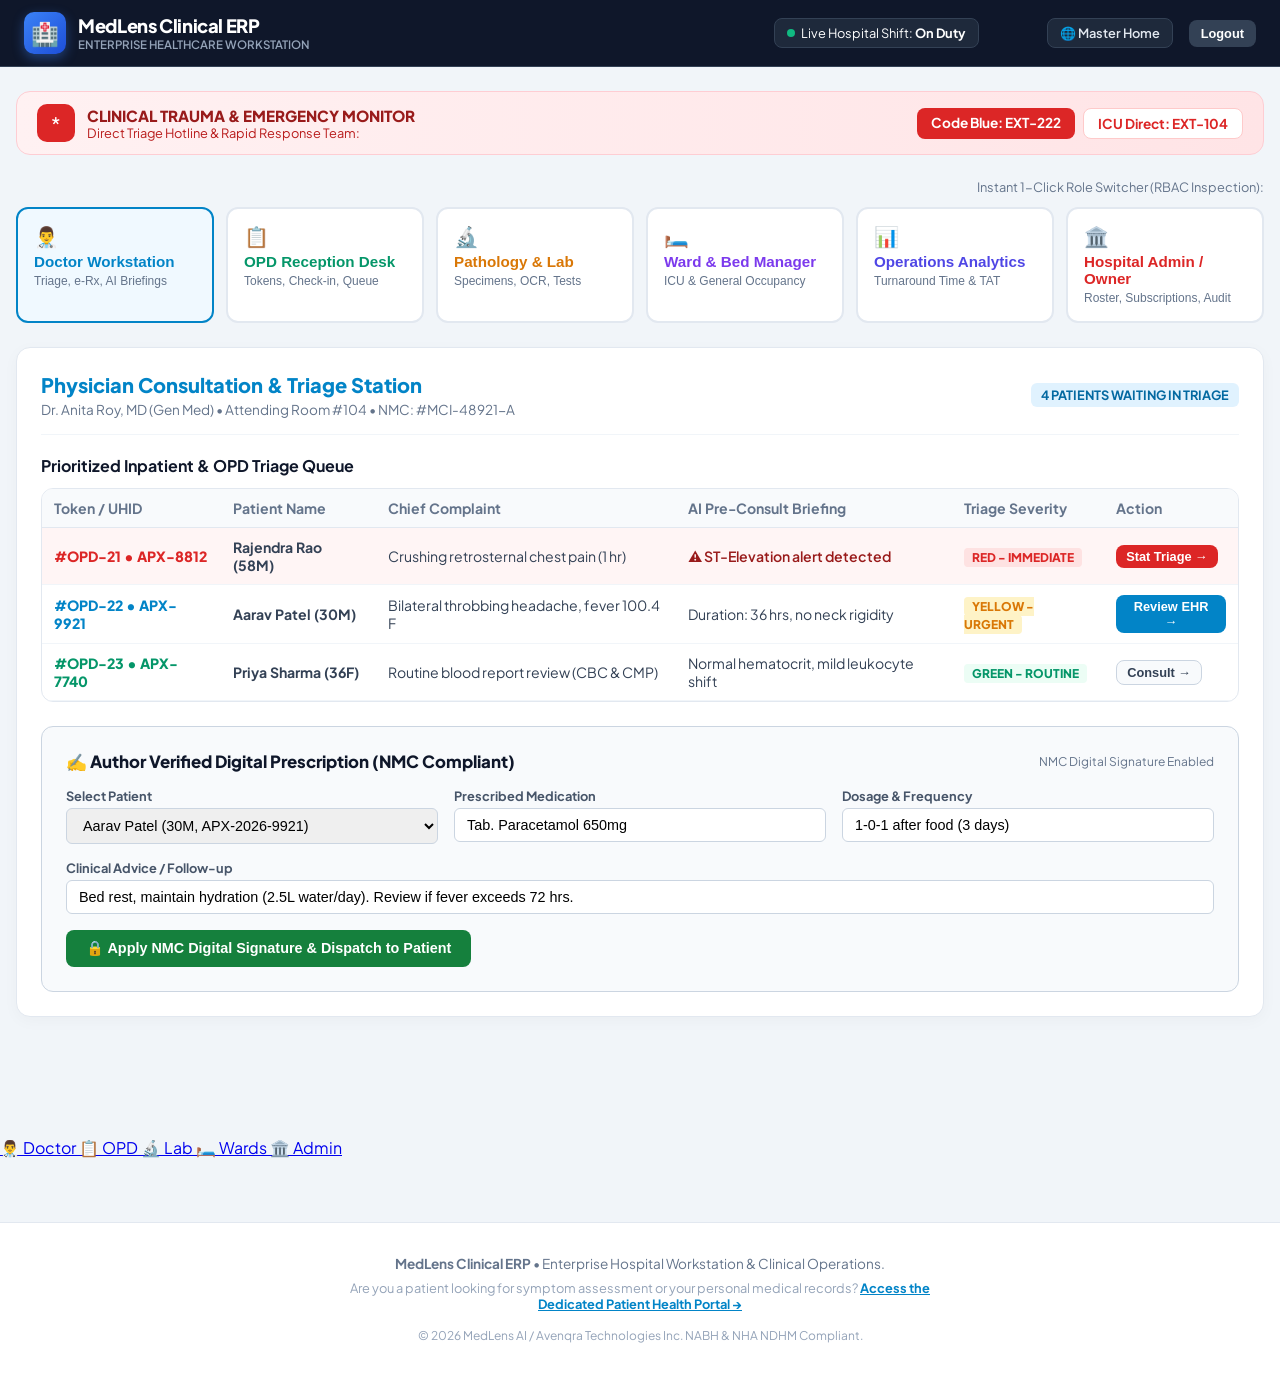
==== disease_prediction/frontend/hospital.html @ ac97bb33 "feat(portals): create two completely separate websites for patients (/patient) and hospital staff (/" ====
<!DOCTYPE html>
<html lang="en">
<head>
    <meta charset="UTF-8">
    <meta name="viewport" content="width=device-width, initial-scale=1.0, maximum-scale=5.0, viewport-fit=cover">
    <meta name="theme-color" content="#0f172a">
    <title>MedLens Clinical | Enterprise Hospital Workstation & EHR</title>
    <link rel="icon" type="image/svg+xml" href="/favicon.svg">
    <link rel="stylesheet" href="/style.css">
    <link rel="preconnect" href="https://fonts.googleapis.com">
    <link rel="preconnect" href="https://fonts.gstatic.com" crossorigin>
    <link href="https://fonts.googleapis.com/css2?family=Plus+Jakarta+Sans:wght@400;500;600;700;800;900&family=Inter:wght@400;500;600;700&display=swap" rel="stylesheet">
    <style>
        :root {
            --slate-900: #0f172a;
            --slate-800: #1e293b;
            --slate-700: #334155;
            --primary: #0284c7;
            --success: #059669;
            --warning: #d97706;
            --danger: #dc2626;
        }
        body {
            font-family: 'Plus Jakarta Sans', 'Inter', -apple-system, BlinkMacSystemFont, sans-serif;
            background: #f1f5f9;
            color: #0f172a;
            margin: 0;
            padding: 0;
            min-height: 100vh;
        }
        .hospital-header {
            background: #0f172a;
            color: #ffffff;
            border-bottom: 1px solid #334155;
            position: sticky;
            top: 0;
            z-index: 100;
            padding: 0.75rem 1.5rem;
            display: flex;
            justify-content: space-between;
            align-items: center;
        }
        .hospital-brand {
            display: flex;
            align-items: center;
            gap: 12px;
            text-decoration: none;
            color: #ffffff;
        }
        .hospital-logo-icon {
            width: 42px;
            height: 42px;
            background: linear-gradient(135deg, #3b82f6 0%, #1d4ed8 100%);
            border-radius: 10px;
            display: flex;
            align-items: center;
            justify-content: center;
            color: #ffffff;
            font-size: 1.4rem;
            font-weight: 900;
            box-shadow: 0 4px 12px rgba(59, 130, 246, 0.4);
        }
        .container {
            max-width: 1320px;
            margin: 0 auto;
            padding: 1.5rem 1rem 6rem 1rem;
        }
        .emergency-banner {
            background: linear-gradient(90deg, #fff1f2 0%, #ffe4e6 100%);
            border: 1px solid #fecdd3;
            border-radius: 14px;
            padding: 0.75rem 1.25rem;
            margin-bottom: 1.5rem;
            display: flex;
            align-items: center;
            justify-content: space-between;
            flex-wrap: wrap;
            gap: 1rem;
        }
        .emergency-ekg-canvas {
            width: 220px;
            height: 36px;
            display: block;
        }
        .card {
            background: #ffffff;
            border: 1px solid #e2e8f0;
            border-radius: 14px;
            padding: 1.5rem;
            box-shadow: 0 4px 16px rgba(0, 0, 0, 0.03);
            margin-bottom: 1.5rem;
        }
        .role-switcher-grid {
            display: grid;
            grid-template-columns: repeat(auto-fit, minmax(180px, 1fr));
            gap: 0.75rem;
            margin-bottom: 1.5rem;
        }
        .role-switcher-btn {
            background: #ffffff;
            border: 2px solid #e2e8f0;
            border-radius: 12px;
            padding: 1rem;
            text-align: left;
            cursor: pointer;
            transition: all 0.2s ease;
            display: flex;
            flex-direction: column;
            gap: 4px;
        }
        .role-switcher-btn:hover {
            border-color: #cbd5e1;
            transform: translateY(-2px);
            box-shadow: 0 4px 12px rgba(0, 0, 0, 0.05);
        }
        .active-role-btn {
            border-color: #0284c7 !important;
            background: #f0f9ff !important;
        }
        .btn-primary {
            background: #0284c7;
            color: #ffffff;
            border: none;
            padding: 10px 20px;
            border-radius: 8px;
            font-weight: 700;
            font-size: 0.9rem;
            cursor: pointer;
            transition: all 0.2s ease;
            display: inline-flex;
            align-items: center;
            gap: 6px;
            text-decoration: none;
        }
        .btn-primary:hover {
            background: #0369a1;
        }
        .btn-secondary {
            background: #f8fafc;
            color: #334155;
            border: 1px solid #cbd5e1;
            padding: 10px 18px;
            border-radius: 8px;
            font-weight: 600;
            font-size: 0.9rem;
            cursor: pointer;
            transition: all 0.2s ease;
        }
        .btn-secondary:hover {
            background: #e2e8f0;
        }
        .data-table {
            width: 100%;
            border-collapse: collapse;
            font-size: 0.88rem;
        }
        .data-table th {
            text-align: left;
            padding: 10px 12px;
            background: #f8fafc;
            color: #64748b;
            font-weight: 700;
            border-bottom: 1px solid #e2e8f0;
        }
        .data-table td {
            padding: 10px 12px;
            border-bottom: 1px solid #f1f5f9;
            color: #334155;
        }
        .bed-grid {
            display: grid;
            grid-template-columns: repeat(auto-fill, minmax(130px, 1fr));
            gap: 0.75rem;
            margin-top: 1rem;
        }
        .bed-card {
            border: 1px solid #e2e8f0;
            border-radius: 10px;
            padding: 10px;
            text-align: center;
            transition: all 0.2s ease;
        }
    </style>
</head>
<body>

    <!-- TOP HOSPITAL NAVIGATION BAR -->
    <header class="hospital-header">
        <a href="/hospital" class="hospital-brand">
            <div class="hospital-logo-icon">🏥</div>
            <div>
                <div style="font-weight: 800; font-size: 1.15rem; letter-spacing: -0.02em;">MedLens Clinical ERP</div>
                <div style="font-size: 0.72rem; color: #94a3b8; font-weight: 600; text-transform: uppercase;">Enterprise Healthcare Workstation</div>
            </div>
        </a>

        <div style="display: flex; align-items: center; gap: 1rem;">
            <div style="display: flex; align-items: center; gap: 6px; font-size: 0.8rem; background: #1e293b; padding: 6px 12px; border-radius: 8px; border: 1px solid #334155;">
                <span style="width: 8px; height: 8px; border-radius: 50%; background: #10b981;"></span>
                <span>Live Hospital Shift: <strong>On Duty</strong></span>
            </div>

            <div id="staff-nav-role-badge" style="font-size: 0.8rem; font-weight: 700; padding: 4px 10px; border-radius: 6px;">
                <!-- Populated by JS -->
            </div>

            <div id="staff-nav-name" style="font-size: 0.88rem; font-weight: 700; color: #e2e8f0;">
                <!-- Populated by JS -->
            </div>

            <a href="/" class="btn-secondary" style="padding: 6px 12px; font-size: 0.8rem; background: #1e293b; color: #e2e8f0; border-color: #334155; text-decoration: none;">
                🌐 Master Home
            </a>
            <button onclick="handleStaffLogout()" class="btn-secondary" style="padding: 6px 12px; font-size: 0.8rem; background: #334155; color: #ffffff; border: none;">
                Logout
            </button>
        </div>
    </header>

    <main class="container">

        <!-- 60FPS GPU CARDIAC MONITOR BANNER -->
        <div class="emergency-banner">
            <div style="display: flex; align-items: center; gap: 12px;">
                <div style="width: 38px; height: 38px; background: #dc2626; border-radius: 10px; display: flex; align-items: center; justify-content: center; color: #ffffff; font-size: 1.25rem;">
                    *
                </div>
                <div>
                    <div style="font-weight: 800; font-size: 0.95rem; color: #991b1b;">CLINICAL TRAUMA & EMERGENCY MONITOR</div>
                    <div style="font-size: 0.8rem; color: #b91c1c;">Direct Triage Hotline & Rapid Response Team:</div>
                </div>
            </div>

            <canvas id="emergency-ekg-canvas" class="emergency-ekg-canvas"></canvas>

            <div style="display: flex; gap: 8px;">
                <span style="background: #dc2626; color: #ffffff; padding: 6px 14px; border-radius: 8px; font-weight: 700; font-size: 0.85rem;">
                    Code Blue: EXT-222
                </span>
                <span style="background: #ffffff; color: #dc2626; border: 1px solid #fecaca; padding: 6px 14px; border-radius: 8px; font-weight: 700; font-size: 0.85rem;">
                    ICU Direct: EXT-104
                </span>
            </div>
        </div>

        <!-- AUTHENTICATED HOSPITAL WORKSTATION -->
        <div id="hospital-auth-dashboard">

            <!-- ROLE SELECTION BAR -->
            <div style="margin-bottom: 1.5rem;">
                <div style="display: flex; justify-content: space-between; align-items: center; margin-bottom: 0.75rem;">
                    <h3 id="staff-workspace-title" style="margin: 0; font-size: 1.25rem; font-weight: 800; color: #0f172a;">
                        <!-- JS Workspace title -->
                    </h3>
                    <span style="font-size: 0.8rem; color: #64748b;">Instant 1-Click Role Switcher (RBAC Inspection):</span>
                </div>

                <div class="role-switcher-grid">
                    <button onclick="switchRole('doctor')" data-role="doctor" class="role-switcher-btn active-role-btn">
                        <span style="font-size: 1.25rem;">👨‍⚕️</span>
                        <strong style="font-size: 0.95rem; color: #0284c7;">Doctor Workstation</strong>
                        <span style="font-size: 0.75rem; color: #64748b;">Triage, e-Rx, AI Briefings</span>
                    </button>

                    <button onclick="switchRole('receptionist')" data-role="receptionist" class="role-switcher-btn">
                        <span style="font-size: 1.25rem;">📋</span>
                        <strong style="font-size: 0.95rem; color: #059669;">OPD Reception Desk</strong>
                        <span style="font-size: 0.75rem; color: #64748b;">Tokens, Check-in, Queue</span>
                    </button>

                    <button onclick="switchRole('lab_staff')" data-role="lab_staff" class="role-switcher-btn">
                        <span style="font-size: 1.25rem;">🔬</span>
                        <strong style="font-size: 0.95rem; color: #d97706;">Pathology & Lab</strong>
                        <span style="font-size: 0.75rem; color: #64748b;">Specimens, OCR, Tests</span>
                    </button>

                    <button onclick="switchRole('ward_manager')" data-role="ward_manager" class="role-switcher-btn">
                        <span style="font-size: 1.25rem;">🛏️</span>
                        <strong style="font-size: 0.95rem; color: #7c3aed;">Ward & Bed Manager</strong>
                        <span style="font-size: 0.75rem; color: #64748b;">ICU & General Occupancy</span>
                    </button>

                    <button onclick="switchRole('operations_manager')" data-role="operations_manager" class="role-switcher-btn">
                        <span style="font-size: 1.25rem;">📊</span>
                        <strong style="font-size: 0.95rem; color: #4f46e5;">Operations Analytics</strong>
                        <span style="font-size: 0.75rem; color: #64748b;">Turnaround Time & TAT</span>
                    </button>

                    <button onclick="switchRole('owner')" data-role="owner" class="role-switcher-btn">
                        <span style="font-size: 1.25rem;">🏛️</span>
                        <strong style="font-size: 0.95rem; color: #dc2626;">Hospital Admin / Owner</strong>
                        <span style="font-size: 0.75rem; color: #64748b;">Roster, Subscriptions, Audit</span>
                    </button>
                </div>
            </div>

            <!-- WORKSPACE 1: DOCTOR WORKSTATION -->
            <div id="workspace-doctor" class="card">
                <div style="display: flex; justify-content: space-between; align-items: center; border-bottom: 1px solid #f1f5f9; padding-bottom: 1rem; margin-bottom: 1.25rem;">
                    <div>
                        <h3 style="margin: 0; font-size: 1.25rem; font-weight: 800; color: #0284c7;">Physician Consultation & Triage Station</h3>
                        <p style="margin: 4px 0 0 0; font-size: 0.85rem; color: #64748b;">Dr. Anita Roy, MD (Gen Med) &bull; Attending Room #104 &bull; NMC: #MCI-48921-A</p>
                    </div>
                    <span style="background: #e0f2fe; color: #0369a1; font-weight: 700; font-size: 0.8rem; padding: 4px 10px; border-radius: 6px;">4 PATIENTS WAITING IN TRIAGE</span>
                </div>

                <!-- TRIAGE INBOX -->
                <h4 style="font-size: 1rem; color: #0f172a; margin: 0 0 0.75rem 0;">Prioritized Inpatient & OPD Triage Queue</h4>
                <div style="background: #ffffff; border: 1px solid #e2e8f0; border-radius: 12px; overflow: hidden; margin-bottom: 1.5rem;">
                    <table class="data-table">
                        <thead>
                            <tr>
                                <th>Token / UHID</th>
                                <th>Patient Name</th>
                                <th>Chief Complaint</th>
                                <th>AI Pre-Consult Briefing</th>
                                <th>Triage Severity</th>
                                <th>Action</th>
                            </tr>
                        </thead>
                        <tbody>
                            <tr style="background: #fff5f5;">
                                <td style="font-weight: 800; color: #dc2626;">#OPD-21 &bull; APX-8812</td>
                                <td style="font-weight: 700;">Rajendra Rao (58M)</td>
                                <td>Crushing retrosternal chest pain (1 hr)</td>
                                <td><span style="color: #991b1b; font-weight: 600;">⚠️ ST-Elevation alert detected</span></td>
                                <td><span style="background: #fee2e2; color: #dc2626; font-weight: 800; padding: 2px 8px; border-radius: 4px; font-size: 0.75rem;">RED - IMMEDIATE</span></td>
                                <td><button onclick="showToast('Transferring patient directly to Emergency Resus Room!');" class="btn-primary" style="background: #dc2626; padding: 4px 10px; font-size: 0.8rem;">Stat Triage →</button></td>
                            </tr>
                            <tr>
                                <td style="font-weight: 800; color: #0284c7;">#OPD-22 &bull; APX-9921</td>
                                <td style="font-weight: 700;">Aarav Patel (30M)</td>
                                <td>Bilateral throbbing headache, fever 100.4 F</td>
                                <td><span>Duration: 36 hrs, no neck rigidity</span></td>
                                <td><span style="background: #fef3c7; color: #d97706; font-weight: 800; padding: 2px 8px; border-radius: 4px; font-size: 0.75rem;">YELLOW - URGENT</span></td>
                                <td><button onclick="showToast('Loading pre-consultation EHR summary for Aarav Patel');" class="btn-primary" style="padding: 4px 10px; font-size: 0.8rem;">Review EHR →</button></td>
                            </tr>
                            <tr>
                                <td style="font-weight: 800; color: #059669;">#OPD-23 &bull; APX-7740</td>
                                <td style="font-weight: 700;">Priya Sharma (36F)</td>
                                <td>Routine blood report review (CBC & CMP)</td>
                                <td><span>Normal hematocrit, mild leukocyte shift</span></td>
                                <td><span style="background: #ecfdf5; color: #059669; font-weight: 800; padding: 2px 8px; border-radius: 4px; font-size: 0.75rem;">GREEN - ROUTINE</span></td>
                                <td><button onclick="showToast('Loaded diagnostic report panel');" class="btn-secondary" style="padding: 4px 10px; font-size: 0.8rem;">Consult →</button></td>
                            </tr>
                        </tbody>
                    </table>
                </div>

                <!-- NMC DIGITAL PRESCRIPTION PAD -->
                <div style="background: #f8fafc; border: 1px solid #cbd5e1; border-radius: 12px; padding: 1.5rem;">
                    <div style="display: flex; justify-content: space-between; align-items: center; margin-bottom: 1rem;">
                        <h4 style="margin: 0; font-size: 1.05rem; color: #0f172a; font-weight: 800;">
                            ✍️ Author Verified Digital Prescription (NMC Compliant)
                        </h4>
                        <span style="font-size: 0.75rem; color: #64748b;">NMC Digital Signature Enabled</span>
                    </div>

                    <form onsubmit="handleDoctorPrescriptionSign(event)">
                        <div style="display: grid; grid-template-columns: repeat(auto-fit, minmax(220px, 1fr)); gap: 1rem; margin-bottom: 1rem;">
                            <div>
                                <label style="display: block; font-size: 0.8rem; font-weight: 700; color: #475569; margin-bottom: 4px;">Select Patient</label>
                                <select id="rx-patient-select" style="width: 100%; box-sizing: border-box; padding: 8px 12px; border: 1px solid #cbd5e1; border-radius: 6px; font-size: 0.9rem;">
                                    <option value="Aarav Patel (APX-2026-9921)">Aarav Patel (30M, APX-2026-9921)</option>
                                    <option value="Priya Sharma (APX-2026-7740)">Priya Sharma (36F, APX-2026-7740)</option>
                                    <option value="Rajendra Rao (APX-2026-8812)">Rajendra Rao (58M, APX-2026-8812)</option>
                                </select>
                            </div>
                            <div>
                                <label style="display: block; font-size: 0.8rem; font-weight: 700; color: #475569; margin-bottom: 4px;">Prescribed Medication</label>
                                <input id="rx-drug-1" type="text" value="Tab. Paracetamol 650mg" style="width: 100%; box-sizing: border-box; padding: 8px 12px; border: 1px solid #cbd5e1; border-radius: 6px; font-size: 0.9rem;">
                            </div>
                            <div>
                                <label style="display: block; font-size: 0.8rem; font-weight: 700; color: #475569; margin-bottom: 4px;">Dosage & Frequency</label>
                                <input id="rx-dose-1" type="text" value="1-0-1 after food (3 days)" style="width: 100%; box-sizing: border-box; padding: 8px 12px; border: 1px solid #cbd5e1; border-radius: 6px; font-size: 0.9rem;">
                            </div>
                        </div>

                        <div style="margin-bottom: 1rem;">
                            <label style="display: block; font-size: 0.8rem; font-weight: 700; color: #475569; margin-bottom: 4px;">Clinical Advice / Follow-up</label>
                            <input id="rx-notes" type="text" value="Bed rest, maintain hydration (2.5L water/day). Review if fever exceeds 72 hrs." style="width: 100%; box-sizing: border-box; padding: 8px 12px; border: 1px solid #cbd5e1; border-radius: 6px; font-size: 0.9rem;">
                        </div>

                        <button type="submit" class="btn-primary" style="background: #15803d;">
                            🔒 Apply NMC Digital Signature & Dispatch to Patient
                        </button>
                    </form>

                    <div id="rx-signed-stamp-card" style="display: none;"></div>
                </div>
            </div>

            <!-- WORKSPACE 2: OPD RECEPTION DESK -->
            <div id="workspace-receptionist" class="card" style="display: none;">
                <div style="display: flex; justify-content: space-between; align-items: center; border-bottom: 1px solid #f1f5f9; padding-bottom: 1rem; margin-bottom: 1.25rem;">
                    <div>
                        <h3 style="margin: 0; font-size: 1.25rem; font-weight: 800; color: #059669;">OPD Patient Registration & Token Dispatch</h3>
                        <p style="margin: 4px 0 0 0; font-size: 0.85rem; color: #64748b;">Rajesh Kumar &bull; Outpatient Reception Desk &bull; Desk ID: DESK-A1</p>
                    </div>
                    <span style="background: #ecfdf5; color: #059669; font-weight: 700; font-size: 0.8rem; padding: 4px 10px; border-radius: 6px;">TODAY'S OPD TOKENS: 25 ISSUED</span>
                </div>

                <div style="display: grid; grid-template-columns: 1fr 2fr; gap: 1.5rem;">
                    <!-- NEW PATIENT REGISTRATION FORM -->
                    <div style="background: #f8fafc; border: 1px solid #e2e8f0; border-radius: 12px; padding: 1.25rem;">
                        <h4 style="margin: 0 0 1rem 0; font-size: 1rem; color: #0f172a;">Register Walk-In Patient</h4>
                        <form onsubmit="handleReceptionTokenSubmit(event)">
                            <div style="margin-bottom: 0.75rem;">
                                <label style="display: block; font-size: 0.8rem; font-weight: 700; color: #475569; margin-bottom: 2px;">Patient Full Name</label>
                                <input id="opd-reg-name" type="text" placeholder="e.g. Meera Devi" required style="width: 100%; box-sizing: border-box; padding: 8px 10px; border: 1px solid #cbd5e1; border-radius: 6px; font-size: 0.9rem;">
                            </div>
                            <div style="margin-bottom: 0.75rem;">
                                <label style="display: block; font-size: 0.8rem; font-weight: 700; color: #475569; margin-bottom: 2px;">Mobile Number</label>
                                <input id="opd-reg-phone" type="tel" placeholder="+91 98765 11111" required style="width: 100%; box-sizing: border-box; padding: 8px 10px; border: 1px solid #cbd5e1; border-radius: 6px; font-size: 0.9rem;">
                            </div>
                            <div style="margin-bottom: 1rem;">
                                <label style="display: block; font-size: 0.8rem; font-weight: 700; color: #475569; margin-bottom: 2px;">Consulting Department</label>
                                <select id="opd-reg-dept" style="width: 100%; box-sizing: border-box; padding: 8px 10px; border: 1px solid #cbd5e1; border-radius: 6px; font-size: 0.9rem;">
                                    <option value="General Medicine">General Medicine (Dr. Anita Roy)</option>
                                    <option value="Cardiology">Cardiology (Dr. Vikram Sen)</option>
                                    <option value="Pediatrics">Pediatrics (Dr. Sneha Rao)</option>
                                    <option value="Orthopedics">Orthopedics (Dr. Sandeep Nair)</option>
                                </select>
                            </div>
                            <button type="submit" class="btn-primary" style="width: 100%; justify-content: center; background: #059669;">
                                🎟️ Print & Issue OPD Token
                            </button>
                        </form>
                    </div>

                    <!-- CURRENT OPD QUEUE -->
                    <div>
                        <h4 style="margin: 0 0 0.75rem 0; font-size: 1rem; color: #0f172a;">Live OPD Waitlist Queue</h4>
                        <div style="background: #ffffff; border: 1px solid #e2e8f0; border-radius: 12px; overflow: hidden;">
                            <table class="data-table">
                                <thead>
                                    <tr>
                                        <th>Token</th>
                                        <th>Patient</th>
                                        <th>Phone</th>
                                        <th>Department</th>
                                        <th>Status</th>
                                        <th>Action</th>
                                    </tr>
                                </thead>
                                <tbody id="opd-queue-tbody">
                                    <tr>
                                        <td style="font-weight: 800; color: #0284c7;">#OPD-24</td>
                                        <td style="font-weight: 700;">Aarav Patel</td>
                                        <td>+91 98765 43210</td>
                                        <td>General Medicine</td>
                                        <td><span style="background: #fef3c7; color: #d97706; font-size: 0.75rem; font-weight: 700; padding: 2px 8px; border-radius: 4px;">WAITING</span></td>
                                        <td><button onclick="this.closest('tr').remove(); showToast('Patient called into Doctor consultation room');" class="btn-secondary" style="padding: 4px 10px; font-size: 0.8rem;">Call In →</button></td>
                                    </tr>
                                    <tr>
                                        <td style="font-weight: 800; color: #0284c7;">#OPD-23</td>
                                        <td style="font-weight: 700;">Priya Sharma</td>
                                        <td>+91 91234 56789</td>
                                        <td>General Medicine</td>
                                        <td><span style="background: #ecfdf5; color: #059669; font-size: 0.75rem; font-weight: 700; padding: 2px 8px; border-radius: 4px;">IN CONSULT</span></td>
                                        <td><span style="color: #64748b; font-size: 0.8rem;">Room #104</span></td>
                                    </tr>
                                </tbody>
                            </table>
                        </div>
                    </div>
                </div>
            </div>

            <!-- WORKSPACE 3: PATHOLOGY & LAB -->
            <div id="workspace-lab_staff" class="card" style="display: none;">
                <div style="display: flex; justify-content: space-between; align-items: center; border-bottom: 1px solid #f1f5f9; padding-bottom: 1rem; margin-bottom: 1.25rem;">
                    <div>
                        <h3 style="margin: 0; font-size: 1.25rem; font-weight: 800; color: #d97706;">Pathology & Diagnostic Laboratory Workstation</h3>
                        <p style="margin: 4px 0 0 0; font-size: 0.85rem; color: #64748b;">Vikram Seth &bull; Senior Pathology Technologist &bull; Lab Workstation: PATH-9921</p>
                    </div>
                    <span style="background: #fef3c7; color: #d97706; font-weight: 700; font-size: 0.8rem; padding: 4px 10px; border-radius: 6px;">3 SAMPLES IN ANALYZER</span>
                </div>

                <table class="data-table">
                    <thead>
                        <tr>
                            <th>Order ID</th>
                            <th>Patient / UHID</th>
                            <th>Requested Test</th>
                            <th>Biomarker Highlights</th>
                            <th>OCR Status</th>
                            <th>Action</th>
                        </tr>
                    </thead>
                    <tbody>
                        <tr>
                            <td style="font-weight: 800; color: #0284c7;">LAB-9921-A</td>
                            <td style="font-weight: 700;">Aarav Patel (APX-9921)</td>
                            <td>Complete Blood Count (CBC)</td>
                            <td>Hb: 14.2 g/dL &bull; WBC: 11,200 &bull; Plt: 245K</td>
                            <td><span style="background: #ecfdf5; color: #059669; font-weight: 700; font-size: 0.75rem; padding: 2px 8px; border-radius: 4px;">EXTRACTED 99.4%</span></td>
                            <td><button onclick="showToast('Lab report signed and dispatched to attending physician.');" class="btn-primary" style="background: #059669; padding: 4px 10px; font-size: 0.8rem;">Approve & Sign</button></td>
                        </tr>
                        <tr>
                            <td style="font-weight: 800; color: #0284c7;">LAB-9922-B</td>
                            <td style="font-weight: 700;">Sunita Ghosh (APX-4421)</td>
                            <td>Liver Function Test (LFT)</td>
                            <td>Bilirubin: 2.1 mg/dL (Elevated) &bull; SGPT: 78 U/L</td>
                            <td><span style="background: #fef3c7; color: #d97706; font-weight: 700; font-size: 0.75rem; padding: 2px 8px; border-radius: 4px;">ABNORMAL FLAG</span></td>
                            <td><button onclick="showToast('Marked priority for Pathologist review');" class="btn-primary" style="background: #d97706; padding: 4px 10px; font-size: 0.8rem;">Review Flag →</button></td>
                        </tr>
                    </tbody>
                </table>
            </div>

            <!-- WORKSPACE 4: WARD & BED MANAGER -->
            <div id="workspace-ward_manager" class="card" style="display: none;">
                <div style="display: flex; justify-content: space-between; align-items: center; border-bottom: 1px solid #f1f5f9; padding-bottom: 1rem; margin-bottom: 1.25rem;">
                    <div>
                        <h3 style="margin: 0; font-size: 1.25rem; font-weight: 800; color: #7c3aed;">Inpatient Ward & Bed Occupancy Grid</h3>
                        <p style="margin: 4px 0 0 0; font-size: 0.85rem; color: #64748b;">Sister Mary Varghese &bull; Head Nurse Supervisor &bull; Wards: ICU, General A/B, Emergency</p>
                    </div>
                    <span style="background: #f3e8ff; color: #7c3aed; font-weight: 800; font-size: 0.8rem; padding: 4px 10px; border-radius: 6px;">TOTAL BEDS: 44 &bull; OCCUPANCY: 84%</span>
                </div>

                <!-- INTENSIVE CARE UNIT (ICU) -->
                <h4 style="font-size: 0.95rem; color: #0f172a; margin: 1rem 0 0.5rem 0;">Intensive Care Unit (ICU 1 - 8)</h4>
                <div class="bed-grid">
                    <div id="bed-ICU-01" class="bed-card" style="background: #fef2f2; border-color: #fecaca;">
                        <div style="font-weight: 800; color: #991b1b;">ICU-01</div>
                        <div style="font-size: 0.75rem; color: #dc2626; font-weight: 700;">OCCUPIED</div>
                        <button onclick="toggleBedState('ICU-01', 'occupied')" style="margin-top: 6px; border: none; background: #dc2626; color: #fff; font-size: 0.7rem; padding: 2px 8px; border-radius: 4px; cursor: pointer;">Discharge</button>
                    </div>
                    <div id="bed-ICU-02" class="bed-card" style="background: #fef2f2; border-color: #fecaca;">
                        <div style="font-weight: 800; color: #991b1b;">ICU-02</div>
                        <div style="font-size: 0.75rem; color: #dc2626; font-weight: 700;">OCCUPIED</div>
                        <button onclick="toggleBedState('ICU-02', 'occupied')" style="margin-top: 6px; border: none; background: #dc2626; color: #fff; font-size: 0.7rem; padding: 2px 8px; border-radius: 4px; cursor: pointer;">Discharge</button>
                    </div>
                    <div id="bed-ICU-03" class="bed-card" style="background: #ecfdf5; border-color: #a7f3d0;">
                        <div style="font-weight: 800; color: #065f46;">ICU-03</div>
                        <div style="font-size: 0.75rem; color: #059669; font-weight: 700;">AVAILABLE</div>
                        <button onclick="toggleBedState('ICU-03', 'available')" style="margin-top: 6px; border: none; background: #059669; color: #fff; font-size: 0.7rem; padding: 2px 8px; border-radius: 4px; cursor: pointer;">Admit</button>
                    </div>
                    <div id="bed-ICU-04" class="bed-card" style="background: #fef2f2; border-color: #fecaca;">
                        <div style="font-weight: 800; color: #991b1b;">ICU-04</div>
                        <div style="font-size: 0.75rem; color: #dc2626; font-weight: 700;">OCCUPIED</div>
                        <button onclick="toggleBedState('ICU-04', 'occupied')" style="margin-top: 6px; border: none; background: #dc2626; color: #fff; font-size: 0.7rem; padding: 2px 8px; border-radius: 4px; cursor: pointer;">Discharge</button>
                    </div>
                </div>

                <!-- GENERAL WARD A -->
                <h4 style="font-size: 0.95rem; color: #0f172a; margin: 1.5rem 0 0.5rem 0;">General Inpatient Ward A (GEN 1 - 8)</h4>
                <div class="bed-grid">
                    <div id="bed-GEN-A1" class="bed-card" style="background: #fef2f2; border-color: #fecaca;">
                        <div style="font-weight: 800; color: #991b1b;">GEN-A1</div>
                        <div style="font-size: 0.75rem; color: #dc2626; font-weight: 700;">OCCUPIED</div>
                        <button onclick="toggleBedState('GEN-A1', 'occupied')" style="margin-top: 6px; border: none; background: #dc2626; color: #fff; font-size: 0.7rem; padding: 2px 8px; border-radius: 4px; cursor: pointer;">Discharge</button>
                    </div>
                    <div id="bed-GEN-A2" class="bed-card" style="background: #ecfdf5; border-color: #a7f3d0;">
                        <div style="font-weight: 800; color: #065f46;">GEN-A2</div>
                        <div style="font-size: 0.75rem; color: #059669; font-weight: 700;">AVAILABLE</div>
                        <button onclick="toggleBedState('GEN-A2', 'available')" style="margin-top: 6px; border: none; background: #059669; color: #fff; font-size: 0.7rem; padding: 2px 8px; border-radius: 4px; cursor: pointer;">Admit</button>
                    </div>
                    <div id="bed-GEN-A3" class="bed-card" style="background: #ecfdf5; border-color: #a7f3d0;">
                        <div style="font-weight: 800; color: #065f46;">GEN-A3</div>
                        <div style="font-size: 0.75rem; color: #059669; font-weight: 700;">AVAILABLE</div>
                        <button onclick="toggleBedState('GEN-A3', 'available')" style="margin-top: 6px; border: none; background: #059669; color: #fff; font-size: 0.7rem; padding: 2px 8px; border-radius: 4px; cursor: pointer;">Admit</button>
                    </div>
                    <div id="bed-GEN-A4" class="bed-card" style="background: #fef2f2; border-color: #fecaca;">
                        <div style="font-weight: 800; color: #991b1b;">GEN-A4</div>
                        <div style="font-size: 0.75rem; color: #dc2626; font-weight: 700;">OCCUPIED</div>
                        <button onclick="toggleBedState('GEN-A4', 'occupied')" style="margin-top: 6px; border: none; background: #dc2626; color: #fff; font-size: 0.7rem; padding: 2px 8px; border-radius: 4px; cursor: pointer;">Discharge</button>
                    </div>
                </div>
            </div>

            <!-- WORKSPACE 5: OPERATIONS MANAGER -->
            <div id="workspace-operations_manager" class="card" style="display: none;">
                <div style="display: flex; justify-content: space-between; align-items: center; border-bottom: 1px solid #f1f5f9; padding-bottom: 1rem; margin-bottom: 1.25rem;">
                    <div>
                        <h3 style="margin: 0; font-size: 1.25rem; font-weight: 800; color: #4f46e5;">Clinical Operations & Turnaround Analytics</h3>
                        <p style="margin: 4px 0 0 0; font-size: 0.85rem; color: #64748b;">Alok Verma &bull; Operations Director &bull; Real-time KPI Dashboards</p>
                    </div>
                    <span style="background: #eef2ff; color: #4338ca; font-weight: 700; font-size: 0.8rem; padding: 4px 10px; border-radius: 6px;">FACILITY EFFICIENCY: 94.2%</span>
                </div>

                <div style="display: grid; grid-template-columns: repeat(auto-fit, minmax(200px, 1fr)); gap: 1rem; margin-bottom: 1.5rem;">
                    <div style="background: #f8fafc; border: 1px solid #e2e8f0; border-radius: 12px; padding: 1.25rem; text-align: center;">
                        <div style="font-size: 0.8rem; font-weight: 700; color: #64748b;">AVERAGE OPD WAIT TIME</div>
                        <div style="font-size: 1.85rem; font-weight: 800; color: #0284c7; margin: 4px 0;">12.4 min</div>
                        <div style="font-size: 0.75rem; color: #10b981; font-weight: 700;">↓ 18% vs Last Month</div>
                    </div>
                    <div style="background: #f8fafc; border: 1px solid #e2e8f0; border-radius: 12px; padding: 1.25rem; text-align: center;">
                        <div style="font-size: 0.8rem; font-weight: 700; color: #64748b;">LAB TURNAROUND TIME (TAT)</div>
                        <div style="font-size: 1.85rem; font-weight: 800; color: #059669; margin: 4px 0;">34.8 min</div>
                        <div style="font-size: 0.75rem; color: #10b981; font-weight: 700;">Automated OCR Sync</div>
                    </div>
                    <div style="background: #f8fafc; border: 1px solid #e2e8f0; border-radius: 12px; padding: 1.25rem; text-align: center;">
                        <div style="font-size: 0.8rem; font-weight: 700; color: #64748b;">BED TURNOVER RATE</div>
                        <div style="font-size: 1.85rem; font-weight: 800; color: #7c3aed; margin: 4px 0;">3.8 days</div>
                        <div style="font-size: 0.75rem; color: #7c3aed; font-weight: 700;">Inpatient Average</div>
                    </div>
                </div>
            </div>

            <!-- WORKSPACE 6: HOSPITAL OWNER / ADMINISTRATOR -->
            <div id="workspace-owner" class="card" style="display: none;">
                <div style="display: flex; justify-content: space-between; align-items: center; border-bottom: 1px solid #f1f5f9; padding-bottom: 1rem; margin-bottom: 1.25rem;">
                    <div>
                        <h3 style="margin: 0; font-size: 1.25rem; font-weight: 800; color: #dc2626;">Hospital Administration & SaaS Enterprise Console</h3>
                        <p style="margin: 4px 0 0 0; font-size: 0.85rem; color: #64748b;">Dr. S. K. Mukherjee &bull; Medical Director &bull; Apex Multispeciality Hospital</p>
                    </div>
                    <span style="background: #fef2f2; color: #dc2626; font-weight: 800; font-size: 0.8rem; padding: 4px 10px; border-radius: 6px;">PROFESSIONAL TIER (ACTIVE)</span>
                </div>

                <div style="display: grid; grid-template-columns: 1fr 1fr; gap: 1.5rem;">
                    <!-- STAFF INVITATION GENERATOR -->
                    <div style="background: #f8fafc; border: 1px solid #e2e8f0; border-radius: 12px; padding: 1.25rem;">
                        <h4 style="margin: 0 0 0.5rem 0; font-size: 1rem; color: #0f172a;">Invite Clinician or Staff Member</h4>
                        <p style="font-size: 0.8rem; color: #64748b; margin: 0 0 1rem 0;">Generates a cryptographically signed, 7-day single-use onboarding token for staff registration.</p>

                        <div style="margin-bottom: 0.75rem;">
                            <label style="display: block; font-size: 0.8rem; font-weight: 700; color: #475569; margin-bottom: 2px;">Assigned Role</label>
                            <select id="invite-role-select" style="width: 100%; box-sizing: border-box; padding: 8px 10px; border: 1px solid #cbd5e1; border-radius: 6px; font-size: 0.9rem;">
                                <option value="doctor">Doctor / Attending Physician</option>
                                <option value="receptionist">OPD Receptionist</option>
                                <option value="lab_staff">Lab Technician</option>
                                <option value="ward_manager">Ward Manager</option>
                                <option value="operations_manager">Operations Manager</option>
                            </select>
                        </div>

                        <div style="margin-bottom: 1rem;">
                            <label style="display: block; font-size: 0.8rem; font-weight: 700; color: #475569; margin-bottom: 2px;">Staff Professional Email</label>
                            <input id="invite-email" type="email" placeholder="e.g. dr.verma@apex.medlens.io" value="dr.verma@apex.medlens.io" style="width: 100%; box-sizing: border-box; padding: 8px 10px; border: 1px solid #cbd5e1; border-radius: 6px; font-size: 0.9rem;">
                        </div>

                        <button onclick="generateStaffInviteToken()" class="btn-primary" style="background: #0284c7; width: 100%; justify-content: center;">
                            🎟️ Generate 7-Day Single-Use Token
                        </button>

                        <div id="staff-invite-token-output" style="display: none;"></div>
                    </div>

                    <!-- SAAS USAGE & PLAN METERS -->
                    <div style="background: #f8fafc; border: 1px solid #e2e8f0; border-radius: 12px; padding: 1.25rem;">
                        <h4 style="margin: 0 0 0.5rem 0; font-size: 1rem; color: #0f172a;">Hospital Subscription & Quota Meters</h4>
                        <p style="font-size: 0.8rem; color: #64748b; margin: 0 0 1rem 0;">Live metered billing consumption for Apex Multispeciality Hospital:</p>

                        <div style="margin-bottom: 0.85rem;">
                            <div style="display: flex; justify-content: space-between; font-size: 0.85rem; margin-bottom: 4px;">
                                <span>AI Clinical Queries</span>
                                <strong>4,120 / 25,000 (16.4%)</strong>
                            </div>
                            <div style="height: 8px; background: #e2e8f0; border-radius: 4px; overflow: hidden;">
                                <div style="height: 100%; width: 16.4%; background: #0284c7;"></div>
                            </div>
                        </div>

                        <div style="margin-bottom: 0.85rem;">
                            <div style="display: flex; justify-content: space-between; font-size: 0.85rem; margin-bottom: 4px;">
                                <span>OCR Lab Report Extractions</span>
                                <strong>840 / 3,000 (28.0%)</strong>
                            </div>
                            <div style="height: 8px; background: #e2e8f0; border-radius: 4px; overflow: hidden;">
                                <div style="height: 100%; width: 28%; background: #059669;"></div>
                            </div>
                        </div>

                        <div>
                            <div style="display: flex; justify-content: space-between; font-size: 0.85rem; margin-bottom: 4px;">
                                <span>Active Staff Seats</span>
                                <strong>18 / 50 (36.0%)</strong>
                            </div>
                            <div style="height: 8px; background: #e2e8f0; border-radius: 4px; overflow: hidden;">
                                <div style="height: 100%; width: 36%; background: #7c3aed;"></div>
                            </div>
                        </div>
                    </div>
                </div>
            </div>

        </div>

    </main>

    <!-- FLOATING MOBILE BOTTOM NAVIGATION BAR -->
    <nav class="mobile-bottom-nav">
        <a href="javascript:void(0)" onclick="switchRole('doctor')" class="mob-nav-item active">
            <span class="mob-nav-icon">👨‍⚕️</span>
            <span>Doctor</span>
        </a>
        <a href="javascript:void(0)" onclick="switchRole('receptionist')" class="mob-nav-item">
            <span class="mob-nav-icon">📋</span>
            <span>OPD</span>
        </a>
        <a href="javascript:void(0)" onclick="switchRole('lab_staff')" class="mob-nav-item">
            <span class="mob-nav-icon">🔬</span>
            <span>Lab</span>
        </a>
        <a href="javascript:void(0)" onclick="switchRole('ward_manager')" class="mob-nav-item">
            <span class="mob-nav-icon">🛏️</span>
            <span>Wards</span>
        </a>
        <a href="javascript:void(0)" onclick="switchRole('owner')" class="mob-nav-item">
            <span class="mob-nav-icon">🏛️</span>
            <span>Admin</span>
        </a>
    </nav>

    <!-- FOOTER WITH SEPARATE PORTAL LINK -->
    <footer style="background: #ffffff; border-top: 1px solid #e2e8f0; padding: 2rem 1.5rem; text-align: center; font-size: 0.85rem; color: #64748b; margin-top: 4rem;">
        <div style="max-width: 600px; margin: 0 auto;">
            <p style="margin: 0 0 0.5rem 0;">
                <strong>MedLens Clinical ERP</strong> &bull; Enterprise Hospital Workstation & Clinical Operations.
            </p>
            <p style="margin: 0 0 1rem 0; font-size: 0.8rem; color: #94a3b8;">
                Are you a patient looking for symptom assessment or your personal medical records?
                <a href="/patient" style="color: #0284c7; font-weight: 700; text-decoration: underline;">
                    Access the Dedicated Patient Health Portal →
                </a>
            </p>
            <div style="color: #94a3b8; font-size: 0.75rem;">
                © 2026 MedLens AI / Avenqra Technologies Inc. NABH & NHA NDHM Compliant.
            </div>
        </div>
    </footer>

    <!-- DEDICATED HOSPITAL SCRIPT -->
    <script src="/hospital_app.js"></script>
</body>
</html>
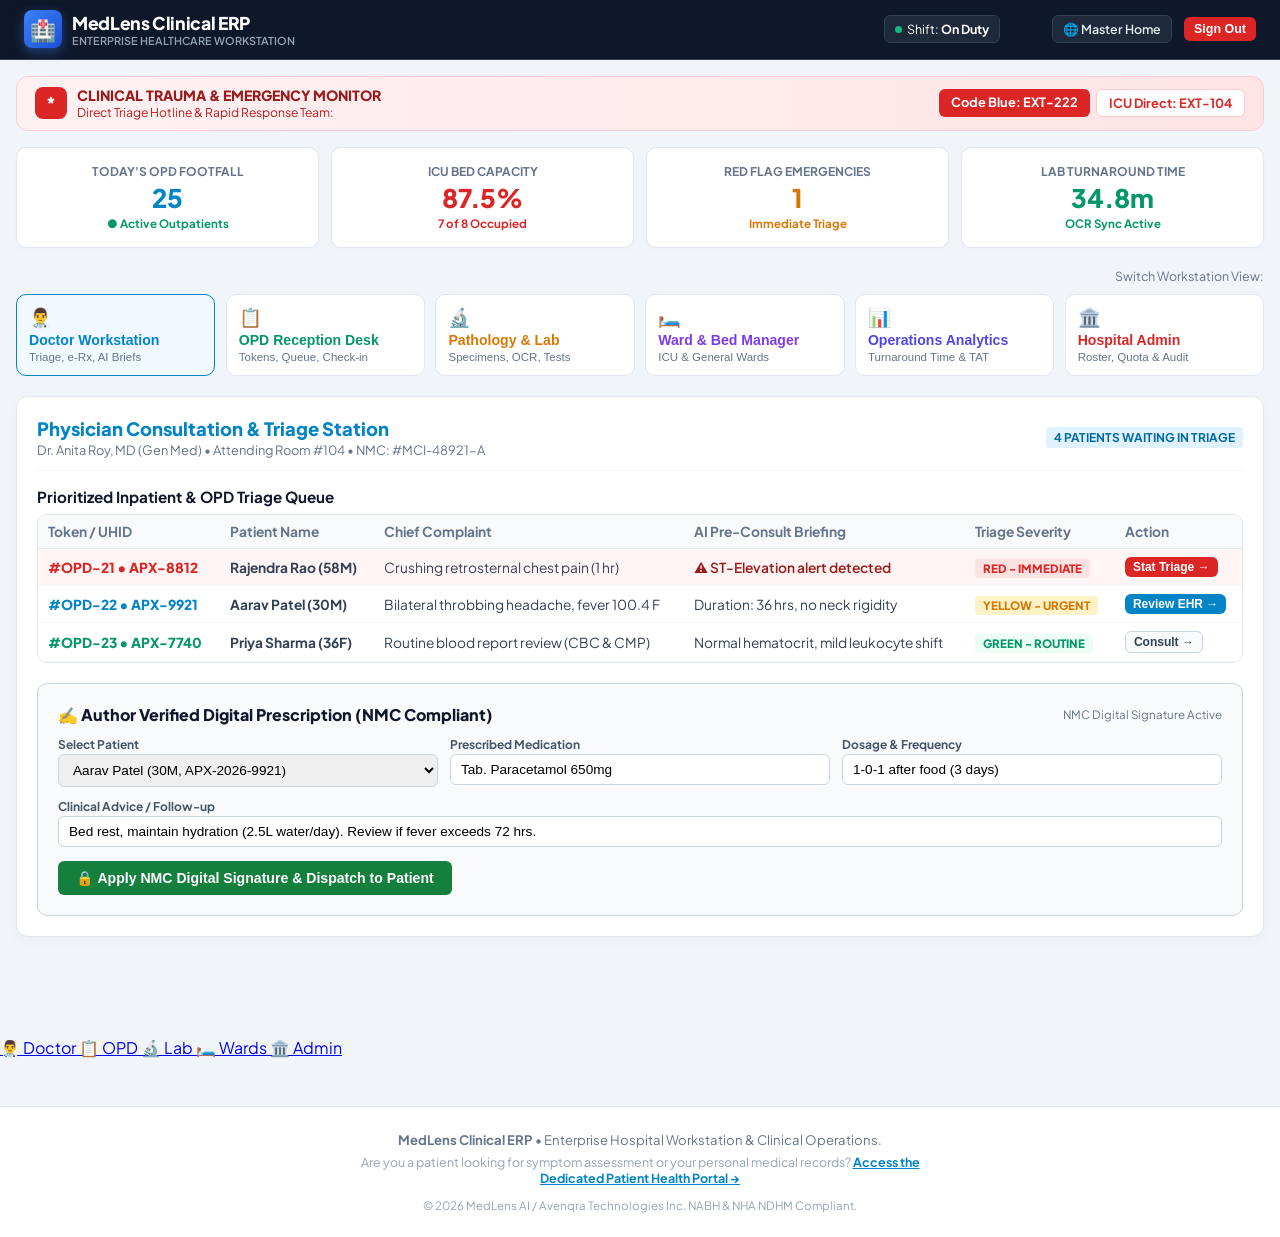
==== commit 1f441672: "feat(ux): optimize patient 2-column above-the-fold layout and hospital staff authentication workstat" ====
--- a/disease_prediction/frontend/hospital.html
+++ b/disease_prediction/frontend/hospital.html
@@ -35,7 +35,7 @@
             position: sticky;
             top: 0;
             z-index: 100;
-            padding: 0.75rem 1.5rem;
+            padding: 0.65rem 1.5rem;
             display: flex;
             justify-content: space-between;
             align-items: center;
@@ -43,75 +43,112 @@
         .hospital-brand {
             display: flex;
             align-items: center;
-            gap: 12px;
+            gap: 10px;
             text-decoration: none;
             color: #ffffff;
         }
         .hospital-logo-icon {
-            width: 42px;
-            height: 42px;
+            width: 38px;
+            height: 38px;
             background: linear-gradient(135deg, #3b82f6 0%, #1d4ed8 100%);
-            border-radius: 10px;
+            border-radius: 8px;
             display: flex;
             align-items: center;
             justify-content: center;
             color: #ffffff;
-            font-size: 1.4rem;
+            font-size: 1.3rem;
             font-weight: 900;
             box-shadow: 0 4px 12px rgba(59, 130, 246, 0.4);
         }
         .container {
             max-width: 1320px;
             margin: 0 auto;
-            padding: 1.5rem 1rem 6rem 1rem;
+            padding: 1rem 1rem 5rem 1rem;
         }
         .emergency-banner {
             background: linear-gradient(90deg, #fff1f2 0%, #ffe4e6 100%);
             border: 1px solid #fecdd3;
-            border-radius: 14px;
-            padding: 0.75rem 1.25rem;
-            margin-bottom: 1.5rem;
+            border-radius: 12px;
+            padding: 0.6rem 1.15rem;
+            margin-bottom: 1rem;
             display: flex;
             align-items: center;
             justify-content: space-between;
             flex-wrap: wrap;
-            gap: 1rem;
+            gap: 0.75rem;
         }
         .emergency-ekg-canvas {
             width: 220px;
-            height: 36px;
+            height: 32px;
             display: block;
         }
         .card {
             background: #ffffff;
             border: 1px solid #e2e8f0;
-            border-radius: 14px;
-            padding: 1.5rem;
+            border-radius: 12px;
+            padding: 1.25rem;
             box-shadow: 0 4px 16px rgba(0, 0, 0, 0.03);
-            margin-bottom: 1.5rem;
-        }
-        .role-switcher-grid {
+            margin-bottom: 1.25rem;
+        }
+        .hospital-auth-grid {
+            display: grid;
+            grid-template-columns: 1.1fr 0.9fr;
+            gap: 1.25rem;
+            align-items: stretch;
+            margin-top: 0.5rem;
+        }
+        .hospital-hero-banner {
+            background: linear-gradient(135deg, #0f172a 0%, #1e293b 100%);
+            border: 1px solid #334155;
+            border-radius: 16px;
+            padding: 2rem;
+            color: #ffffff;
+            display: flex;
+            flex-direction: column;
+            justify-content: space-between;
+            box-shadow: 0 10px 25px rgba(15, 23, 42, 0.25);
+        }
+        .kpi-strip {
             display: grid;
             grid-template-columns: repeat(auto-fit, minmax(180px, 1fr));
             gap: 0.75rem;
-            margin-bottom: 1.5rem;
+            margin-bottom: 1.25rem;
+        }
+        .kpi-card {
+            background: #ffffff;
+            border: 1px solid #e2e8f0;
+            border-radius: 10px;
+            padding: 1rem;
+            text-align: center;
+            box-shadow: 0 2px 6px rgba(0,0,0,0.02);
+        }
+        .kpi-val {
+            font-size: 1.6rem;
+            font-weight: 800;
+            margin: 2px 0;
+        }
+        .role-switcher-grid {
+            display: grid;
+            grid-template-columns: repeat(auto-fit, minmax(160px, 1fr));
+            gap: 0.65rem;
+            margin-bottom: 1.25rem;
         }
         .role-switcher-btn {
             background: #ffffff;
-            border: 2px solid #e2e8f0;
-            border-radius: 12px;
-            padding: 1rem;
+            border: 1.5px solid #e2e8f0;
+            border-radius: 10px;
+            padding: 0.75rem;
             text-align: left;
             cursor: pointer;
             transition: all 0.2s ease;
             display: flex;
             flex-direction: column;
-            gap: 4px;
+            gap: 3px;
         }
         .role-switcher-btn:hover {
             border-color: #cbd5e1;
             transform: translateY(-2px);
-            box-shadow: 0 4px 12px rgba(0, 0, 0, 0.05);
+            box-shadow: 0 4px 10px rgba(0, 0, 0, 0.04);
         }
         .active-role-btn {
             border-color: #0284c7 !important;
@@ -121,10 +158,10 @@
             background: #0284c7;
             color: #ffffff;
             border: none;
-            padding: 10px 20px;
-            border-radius: 8px;
+            padding: 9px 18px;
+            border-radius: 6px;
             font-weight: 700;
-            font-size: 0.9rem;
+            font-size: 0.88rem;
             cursor: pointer;
             transition: all 0.2s ease;
             display: inline-flex;
@@ -139,10 +176,10 @@
             background: #f8fafc;
             color: #334155;
             border: 1px solid #cbd5e1;
-            padding: 10px 18px;
-            border-radius: 8px;
+            padding: 8px 14px;
+            border-radius: 6px;
             font-weight: 600;
-            font-size: 0.9rem;
+            font-size: 0.85rem;
             cursor: pointer;
             transition: all 0.2s ease;
         }
@@ -152,33 +189,38 @@
         .data-table {
             width: 100%;
             border-collapse: collapse;
-            font-size: 0.88rem;
+            font-size: 0.86rem;
         }
         .data-table th {
             text-align: left;
-            padding: 10px 12px;
+            padding: 8px 10px;
             background: #f8fafc;
             color: #64748b;
             font-weight: 700;
             border-bottom: 1px solid #e2e8f0;
         }
         .data-table td {
-            padding: 10px 12px;
+            padding: 8px 10px;
             border-bottom: 1px solid #f1f5f9;
             color: #334155;
         }
         .bed-grid {
             display: grid;
-            grid-template-columns: repeat(auto-fill, minmax(130px, 1fr));
-            gap: 0.75rem;
-            margin-top: 1rem;
+            grid-template-columns: repeat(auto-fill, minmax(120px, 1fr));
+            gap: 0.65rem;
+            margin-top: 0.75rem;
         }
         .bed-card {
             border: 1px solid #e2e8f0;
-            border-radius: 10px;
-            padding: 10px;
+            border-radius: 8px;
+            padding: 8px;
             text-align: center;
             transition: all 0.2s ease;
+        }
+        @media (max-width: 900px) {
+            .hospital-auth-grid {
+                grid-template-columns: 1fr;
+            }
         }
     </style>
 </head>
@@ -189,30 +231,30 @@
         <a href="/hospital" class="hospital-brand">
             <div class="hospital-logo-icon">🏥</div>
             <div>
-                <div style="font-weight: 800; font-size: 1.15rem; letter-spacing: -0.02em;">MedLens Clinical ERP</div>
-                <div style="font-size: 0.72rem; color: #94a3b8; font-weight: 600; text-transform: uppercase;">Enterprise Healthcare Workstation</div>
+                <div style="font-weight: 800; font-size: 1.1rem; letter-spacing: -0.02em;">MedLens Clinical ERP</div>
+                <div style="font-size: 0.68rem; color: #94a3b8; font-weight: 600; text-transform: uppercase;">Enterprise Healthcare Workstation</div>
             </div>
         </a>
 
-        <div style="display: flex; align-items: center; gap: 1rem;">
-            <div style="display: flex; align-items: center; gap: 6px; font-size: 0.8rem; background: #1e293b; padding: 6px 12px; border-radius: 8px; border: 1px solid #334155;">
-                <span style="width: 8px; height: 8px; border-radius: 50%; background: #10b981;"></span>
-                <span>Live Hospital Shift: <strong>On Duty</strong></span>
-            </div>
-
-            <div id="staff-nav-role-badge" style="font-size: 0.8rem; font-weight: 700; padding: 4px 10px; border-radius: 6px;">
+        <div style="display: flex; align-items: center; gap: 0.75rem;">
+            <div id="staff-nav-shift-indicator" style="display: flex; align-items: center; gap: 5px; font-size: 0.78rem; background: #1e293b; padding: 5px 10px; border-radius: 6px; border: 1px solid #334155;">
+                <span style="width: 7px; height: 7px; border-radius: 50%; background: #10b981;"></span>
+                <span>Shift: <strong>On Duty</strong></span>
+            </div>
+
+            <div id="staff-nav-role-badge" style="font-size: 0.76rem; font-weight: 700; padding: 4px 8px; border-radius: 4px;">
                 <!-- Populated by JS -->
             </div>
 
-            <div id="staff-nav-name" style="font-size: 0.88rem; font-weight: 700; color: #e2e8f0;">
+            <div id="staff-nav-name" style="font-size: 0.82rem; font-weight: 700; color: #e2e8f0;">
                 <!-- Populated by JS -->
             </div>
 
-            <a href="/" class="btn-secondary" style="padding: 6px 12px; font-size: 0.8rem; background: #1e293b; color: #e2e8f0; border-color: #334155; text-decoration: none;">
+            <a href="/" class="btn-secondary" style="padding: 5px 10px; font-size: 0.78rem; background: #1e293b; color: #e2e8f0; border-color: #334155; text-decoration: none;">
                 🌐 Master Home
             </a>
-            <button onclick="handleStaffLogout()" class="btn-secondary" style="padding: 6px 12px; font-size: 0.8rem; background: #334155; color: #ffffff; border: none;">
-                Logout
+            <button id="staff-nav-logout-btn" onclick="handleStaffLogout()" class="btn-secondary" style="padding: 5px 10px; font-size: 0.78rem; background: #dc2626; color: #ffffff; border: none;">
+                Sign Out
             </button>
         </div>
     </header>
@@ -221,92 +263,202 @@
 
         <!-- 60FPS GPU CARDIAC MONITOR BANNER -->
         <div class="emergency-banner">
-            <div style="display: flex; align-items: center; gap: 12px;">
-                <div style="width: 38px; height: 38px; background: #dc2626; border-radius: 10px; display: flex; align-items: center; justify-content: center; color: #ffffff; font-size: 1.25rem;">
+            <div style="display: flex; align-items: center; gap: 10px;">
+                <div style="width: 32px; height: 32px; background: #dc2626; border-radius: 8px; display: flex; align-items: center; justify-content: center; color: #ffffff; font-size: 1.1rem; font-weight: 900;">
                     *
                 </div>
                 <div>
-                    <div style="font-weight: 800; font-size: 0.95rem; color: #991b1b;">CLINICAL TRAUMA & EMERGENCY MONITOR</div>
-                    <div style="font-size: 0.8rem; color: #b91c1c;">Direct Triage Hotline & Rapid Response Team:</div>
+                    <div style="font-weight: 800; font-size: 0.88rem; color: #991b1b;">CLINICAL TRAUMA & EMERGENCY MONITOR</div>
+                    <div style="font-size: 0.76rem; color: #b91c1c;">Direct Triage Hotline & Rapid Response Team:</div>
                 </div>
             </div>
 
             <canvas id="emergency-ekg-canvas" class="emergency-ekg-canvas"></canvas>
 
-            <div style="display: flex; gap: 8px;">
-                <span style="background: #dc2626; color: #ffffff; padding: 6px 14px; border-radius: 8px; font-weight: 700; font-size: 0.85rem;">
+            <div style="display: flex; gap: 6px;">
+                <span style="background: #dc2626; color: #ffffff; padding: 5px 12px; border-radius: 6px; font-weight: 700; font-size: 0.8rem;">
                     Code Blue: EXT-222
                 </span>
-                <span style="background: #ffffff; color: #dc2626; border: 1px solid #fecaca; padding: 6px 14px; border-radius: 8px; font-weight: 700; font-size: 0.85rem;">
+                <span style="background: #ffffff; color: #dc2626; border: 1px solid #fecaca; padding: 5px 12px; border-radius: 6px; font-weight: 700; font-size: 0.8rem;">
                     ICU Direct: EXT-104
                 </span>
             </div>
         </div>
 
+        <!-- UNAUTHENTICATED STATE: STAFF PORTAL SIGN-IN -->
+        <div id="hospital-unauth-container" style="display: none;">
+            <div class="hospital-auth-grid">
+                <!-- LEFT: CLINICAL ERP OVERVIEW -->
+                <div class="hospital-hero-banner">
+                    <div>
+                        <div style="display: inline-block; background: rgba(59, 130, 246, 0.2); border: 1px solid rgba(59, 130, 246, 0.4); padding: 4px 10px; border-radius: 12px; font-size: 0.75rem; font-weight: 700; margin-bottom: 0.75rem; text-transform: uppercase; color: #60a5fa;">
+                            🏥 Clinical ERP & Operations Station
+                        </div>
+                        <h1 style="font-size: 1.85rem; font-weight: 900; line-height: 1.25; margin: 0 0 0.75rem 0;">
+                            Enterprise Hospital Workstation & EHR
+                        </h1>
+                        <p style="font-size: 0.95rem; opacity: 0.9; line-height: 1.5; margin: 0 0 1.25rem 0; color: #cbd5e1;">
+                            Role-based clinical intelligence workstation for Attending Physicians, OPD Receptionists, Lab Technicians, Ward Supervisors, and Hospital Administrators.
+                        </p>
+                        
+                        <div style="display: flex; flex-direction: column; gap: 8px; margin-bottom: 1.5rem; font-size: 0.86rem; color: #94a3b8;">
+                            <div>✓ <strong>NMC Digital e-Prescriptions:</strong> Instant Rx authoring with NMC registration stamp</div>
+                            <div>✓ <strong>NABH & NDHM Aligned:</strong> Interoperable clinical workflows & audit trails</div>
+                            <div>✓ <strong>Zero Patient Cross-Over:</strong> 100% staff operational isolation</div>
+                        </div>
+                    </div>
+
+                    <div style="font-size: 0.78rem; color: #64748b; border-top: 1px solid #334155; padding-top: 0.75rem;">
+                        Apex Multispeciality Hospital &bull; Tenant: <code>tenant_medlens_apex</code> &bull; Secure TLS 1.3
+                    </div>
+                </div>
+
+                <!-- RIGHT: 1-CLICK ROLE ACCESS CARD -->
+                <div class="card" style="margin-bottom: 0;">
+                    <h3 style="margin: 0 0 0.35rem 0; font-size: 1.15rem; color: #0f172a; font-weight: 800;">Staff Workstation Sign-In</h3>
+                    <p style="font-size: 0.8rem; color: #64748b; margin: 0 0 1rem 0;">Click any clinical role below for instant 1-click access:</p>
+
+                    <div style="display: grid; grid-template-columns: 1fr 1fr; gap: 0.5rem; margin-bottom: 1.25rem;">
+                        <button onclick="switchRole('doctor')" style="padding: 10px; border: 1.5px solid #bae6fd; background: #f0f9ff; border-radius: 8px; cursor: pointer; text-align: left;">
+                            <div style="font-weight: 800; color: #0369a1; font-size: 0.88rem;">👨‍⚕️ Doctor</div>
+                            <div style="font-size: 0.72rem; color: #64748b;">Dr. Anita Roy, MD</div>
+                        </button>
+                        <button onclick="switchRole('receptionist')" style="padding: 10px; border: 1.5px solid #a7f3d0; background: #ecfdf5; border-radius: 8px; cursor: pointer; text-align: left;">
+                            <div style="font-weight: 800; color: #065f46; font-size: 0.88rem;">📋 Receptionist</div>
+                            <div style="font-size: 0.72rem; color: #64748b;">Rajesh Kumar</div>
+                        </button>
+                        <button onclick="switchRole('lab_staff')" style="padding: 10px; border: 1.5px solid #fde68a; background: #fefce8; border-radius: 8px; cursor: pointer; text-align: left;">
+                            <div style="font-weight: 800; color: #92400e; font-size: 0.88rem;">🔬 Lab Tech</div>
+                            <div style="font-size: 0.72rem; color: #64748b;">Vikram Seth</div>
+                        </button>
+                        <button onclick="switchRole('ward_manager')" style="padding: 10px; border: 1.5px solid #ddd6fe; background: #f5f3ff; border-radius: 8px; cursor: pointer; text-align: left;">
+                            <div style="font-weight: 800; color: #5b21b6; font-size: 0.88rem;">🛏️ Ward Manager</div>
+                            <div style="font-size: 0.72rem; color: #64748b;">Sister Mary V.</div>
+                        </button>
+                        <button onclick="switchRole('operations_manager')" style="padding: 10px; border: 1.5px solid #c7d2fe; background: #eef2ff; border-radius: 8px; cursor: pointer; text-align: left;">
+                            <div style="font-weight: 800; color: #3730a3; font-size: 0.88rem;">📊 Operations</div>
+                            <div style="font-size: 0.72rem; color: #64748b;">Alok Verma</div>
+                        </button>
+                        <button onclick="switchRole('owner')" style="padding: 10px; border: 1.5px solid #fecaca; background: #fef2f2; border-radius: 8px; cursor: pointer; text-align: left;">
+                            <div style="font-weight: 800; color: #991b1b; font-size: 0.88rem;">🏛️ Administrator</div>
+                            <div style="font-size: 0.72rem; color: #64748b;">Dr. S. K. Mukherjee</div>
+                        </button>
+                    </div>
+
+                    <div style="border-top: 1px solid #e2e8f0; padding-top: 1rem;">
+                        <form onsubmit="handleStaffLogin(event)">
+                            <div style="margin-bottom: 0.75rem;">
+                                <label style="display: block; font-size: 0.78rem; font-weight: 700; color: #475569; margin-bottom: 3px;">Staff Email / Employee ID</label>
+                                <input id="login-staff-email" type="text" value="dr.anita@apex.medlens.io" style="width: 100%; box-sizing: border-box; padding: 8px 10px; border: 1px solid #cbd5e1; border-radius: 6px; font-size: 0.88rem;">
+                            </div>
+                            <div style="margin-bottom: 1rem;">
+                                <label style="display: block; font-size: 0.78rem; font-weight: 700; color: #475569; margin-bottom: 3px;">Designated Workstation Role</label>
+                                <select id="login-staff-role" style="width: 100%; box-sizing: border-box; padding: 8px 10px; border: 1px solid #cbd5e1; border-radius: 6px; font-size: 0.88rem;">
+                                    <option value="doctor">Doctor (Attending Physician)</option>
+                                    <option value="receptionist">OPD Receptionist</option>
+                                    <option value="lab_staff">Lab Technician</option>
+                                    <option value="ward_manager">Ward & Bed Manager</option>
+                                    <option value="operations_manager">Operations Manager</option>
+                                    <option value="owner">Hospital Administrator / Owner</option>
+                                </select>
+                            </div>
+                            <button type="submit" class="btn-primary" style="width: 100%; justify-content: center; background: #0f172a;">
+                                Enter Clinical Workstation →
+                            </button>
+                        </form>
+                    </div>
+                </div>
+            </div>
+        </div>
+
         <!-- AUTHENTICATED HOSPITAL WORKSTATION -->
         <div id="hospital-auth-dashboard">
 
+            <!-- REAL-TIME CLINICAL OPERATIONS KPI STRIP -->
+            <div class="kpi-strip">
+                <div class="kpi-card">
+                    <div style="font-size: 0.75rem; font-weight: 700; color: #64748b;">TODAY'S OPD FOOTFALL</div>
+                    <div class="kpi-val" style="color: #0284c7;">25</div>
+                    <div style="font-size: 0.72rem; color: #059669; font-weight: 700;">● Active Outpatients</div>
+                </div>
+                <div class="kpi-card">
+                    <div style="font-size: 0.75rem; font-weight: 700; color: #64748b;">ICU BED CAPACITY</div>
+                    <div class="kpi-val" style="color: #dc2626;">87.5%</div>
+                    <div style="font-size: 0.72rem; color: #dc2626; font-weight: 700;">7 of 8 Occupied</div>
+                </div>
+                <div class="kpi-card">
+                    <div style="font-size: 0.75rem; font-weight: 700; color: #64748b;">RED FLAG EMERGENCIES</div>
+                    <div class="kpi-val" style="color: #d97706;">1</div>
+                    <div style="font-size: 0.72rem; color: #d97706; font-weight: 700;">Immediate Triage</div>
+                </div>
+                <div class="kpi-card">
+                    <div style="font-size: 0.75rem; font-weight: 700; color: #64748b;">LAB TURNAROUND TIME</div>
+                    <div class="kpi-val" style="color: #059669;">34.8m</div>
+                    <div style="font-size: 0.72rem; color: #059669; font-weight: 700;">OCR Sync Active</div>
+                </div>
+            </div>
+
             <!-- ROLE SELECTION BAR -->
-            <div style="margin-bottom: 1.5rem;">
-                <div style="display: flex; justify-content: space-between; align-items: center; margin-bottom: 0.75rem;">
-                    <h3 id="staff-workspace-title" style="margin: 0; font-size: 1.25rem; font-weight: 800; color: #0f172a;">
+            <div style="margin-bottom: 1.25rem;">
+                <div style="display: flex; justify-content: space-between; align-items: center; margin-bottom: 0.65rem;">
+                    <h3 id="staff-workspace-title" style="margin: 0; font-size: 1.15rem; font-weight: 800; color: #0f172a;">
                         <!-- JS Workspace title -->
                     </h3>
-                    <span style="font-size: 0.8rem; color: #64748b;">Instant 1-Click Role Switcher (RBAC Inspection):</span>
+                    <span style="font-size: 0.78rem; color: #64748b;">Switch Workstation View:</span>
                 </div>
 
                 <div class="role-switcher-grid">
                     <button onclick="switchRole('doctor')" data-role="doctor" class="role-switcher-btn active-role-btn">
-                        <span style="font-size: 1.25rem;">👨‍⚕️</span>
-                        <strong style="font-size: 0.95rem; color: #0284c7;">Doctor Workstation</strong>
-                        <span style="font-size: 0.75rem; color: #64748b;">Triage, e-Rx, AI Briefings</span>
+                        <span style="font-size: 1.15rem;">👨‍⚕️</span>
+                        <strong style="font-size: 0.88rem; color: #0284c7;">Doctor Workstation</strong>
+                        <span style="font-size: 0.72rem; color: #64748b;">Triage, e-Rx, AI Briefs</span>
                     </button>
 
                     <button onclick="switchRole('receptionist')" data-role="receptionist" class="role-switcher-btn">
-                        <span style="font-size: 1.25rem;">📋</span>
-                        <strong style="font-size: 0.95rem; color: #059669;">OPD Reception Desk</strong>
-                        <span style="font-size: 0.75rem; color: #64748b;">Tokens, Check-in, Queue</span>
+                        <span style="font-size: 1.15rem;">📋</span>
+                        <strong style="font-size: 0.88rem; color: #059669;">OPD Reception Desk</strong>
+                        <span style="font-size: 0.72rem; color: #64748b;">Tokens, Queue, Check-in</span>
                     </button>
 
                     <button onclick="switchRole('lab_staff')" data-role="lab_staff" class="role-switcher-btn">
-                        <span style="font-size: 1.25rem;">🔬</span>
-                        <strong style="font-size: 0.95rem; color: #d97706;">Pathology & Lab</strong>
-                        <span style="font-size: 0.75rem; color: #64748b;">Specimens, OCR, Tests</span>
+                        <span style="font-size: 1.15rem;">🔬</span>
+                        <strong style="font-size: 0.88rem; color: #d97706;">Pathology & Lab</strong>
+                        <span style="font-size: 0.72rem; color: #64748b;">Specimens, OCR, Tests</span>
                     </button>
 
                     <button onclick="switchRole('ward_manager')" data-role="ward_manager" class="role-switcher-btn">
-                        <span style="font-size: 1.25rem;">🛏️</span>
-                        <strong style="font-size: 0.95rem; color: #7c3aed;">Ward & Bed Manager</strong>
-                        <span style="font-size: 0.75rem; color: #64748b;">ICU & General Occupancy</span>
+                        <span style="font-size: 1.15rem;">🛏️</span>
+                        <strong style="font-size: 0.88rem; color: #7c3aed;">Ward & Bed Manager</strong>
+                        <span style="font-size: 0.72rem; color: #64748b;">ICU & General Wards</span>
                     </button>
 
                     <button onclick="switchRole('operations_manager')" data-role="operations_manager" class="role-switcher-btn">
-                        <span style="font-size: 1.25rem;">📊</span>
-                        <strong style="font-size: 0.95rem; color: #4f46e5;">Operations Analytics</strong>
-                        <span style="font-size: 0.75rem; color: #64748b;">Turnaround Time & TAT</span>
+                        <span style="font-size: 1.15rem;">📊</span>
+                        <strong style="font-size: 0.88rem; color: #4f46e5;">Operations Analytics</strong>
+                        <span style="font-size: 0.72rem; color: #64748b;">Turnaround Time & TAT</span>
                     </button>
 
                     <button onclick="switchRole('owner')" data-role="owner" class="role-switcher-btn">
-                        <span style="font-size: 1.25rem;">🏛️</span>
-                        <strong style="font-size: 0.95rem; color: #dc2626;">Hospital Admin / Owner</strong>
-                        <span style="font-size: 0.75rem; color: #64748b;">Roster, Subscriptions, Audit</span>
+                        <span style="font-size: 1.15rem;">🏛️</span>
+                        <strong style="font-size: 0.88rem; color: #dc2626;">Hospital Admin</strong>
+                        <span style="font-size: 0.72rem; color: #64748b;">Roster, Quota & Audit</span>
                     </button>
                 </div>
             </div>
 
             <!-- WORKSPACE 1: DOCTOR WORKSTATION -->
             <div id="workspace-doctor" class="card">
-                <div style="display: flex; justify-content: space-between; align-items: center; border-bottom: 1px solid #f1f5f9; padding-bottom: 1rem; margin-bottom: 1.25rem;">
+                <div style="display: flex; justify-content: space-between; align-items: center; border-bottom: 1px solid #f1f5f9; padding-bottom: 0.75rem; margin-bottom: 1rem;">
                     <div>
-                        <h3 style="margin: 0; font-size: 1.25rem; font-weight: 800; color: #0284c7;">Physician Consultation & Triage Station</h3>
-                        <p style="margin: 4px 0 0 0; font-size: 0.85rem; color: #64748b;">Dr. Anita Roy, MD (Gen Med) &bull; Attending Room #104 &bull; NMC: #MCI-48921-A</p>
-                    </div>
-                    <span style="background: #e0f2fe; color: #0369a1; font-weight: 700; font-size: 0.8rem; padding: 4px 10px; border-radius: 6px;">4 PATIENTS WAITING IN TRIAGE</span>
+                        <h3 style="margin: 0; font-size: 1.15rem; font-weight: 800; color: #0284c7;">Physician Consultation & Triage Station</h3>
+                        <p style="margin: 2px 0 0 0; font-size: 0.8rem; color: #64748b;">Dr. Anita Roy, MD (Gen Med) &bull; Attending Room #104 &bull; NMC: #MCI-48921-A</p>
+                    </div>
+                    <span style="background: #e0f2fe; color: #0369a1; font-weight: 700; font-size: 0.75rem; padding: 3px 8px; border-radius: 4px;">4 PATIENTS WAITING IN TRIAGE</span>
                 </div>
 
                 <!-- TRIAGE INBOX -->
-                <h4 style="font-size: 1rem; color: #0f172a; margin: 0 0 0.75rem 0;">Prioritized Inpatient & OPD Triage Queue</h4>
-                <div style="background: #ffffff; border: 1px solid #e2e8f0; border-radius: 12px; overflow: hidden; margin-bottom: 1.5rem;">
+                <h4 style="font-size: 0.95rem; color: #0f172a; margin: 0 0 0.5rem 0;">Prioritized Inpatient & OPD Triage Queue</h4>
+                <div style="background: #ffffff; border: 1px solid #e2e8f0; border-radius: 10px; overflow: hidden; margin-bottom: 1.25rem;">
                     <table class="data-table">
                         <thead>
                             <tr>
@@ -324,61 +476,61 @@
                                 <td style="font-weight: 700;">Rajendra Rao (58M)</td>
                                 <td>Crushing retrosternal chest pain (1 hr)</td>
                                 <td><span style="color: #991b1b; font-weight: 600;">⚠️ ST-Elevation alert detected</span></td>
-                                <td><span style="background: #fee2e2; color: #dc2626; font-weight: 800; padding: 2px 8px; border-radius: 4px; font-size: 0.75rem;">RED - IMMEDIATE</span></td>
-                                <td><button onclick="showToast('Transferring patient directly to Emergency Resus Room!');" class="btn-primary" style="background: #dc2626; padding: 4px 10px; font-size: 0.8rem;">Stat Triage →</button></td>
+                                <td><span style="background: #fee2e2; color: #dc2626; font-weight: 800; padding: 2px 8px; border-radius: 4px; font-size: 0.72rem;">RED - IMMEDIATE</span></td>
+                                <td><button onclick="showToast('Transferring patient directly to Emergency Resus Room!');" class="btn-primary" style="background: #dc2626; padding: 3px 8px; font-size: 0.75rem;">Stat Triage →</button></td>
                             </tr>
                             <tr>
                                 <td style="font-weight: 800; color: #0284c7;">#OPD-22 &bull; APX-9921</td>
                                 <td style="font-weight: 700;">Aarav Patel (30M)</td>
                                 <td>Bilateral throbbing headache, fever 100.4 F</td>
                                 <td><span>Duration: 36 hrs, no neck rigidity</span></td>
-                                <td><span style="background: #fef3c7; color: #d97706; font-weight: 800; padding: 2px 8px; border-radius: 4px; font-size: 0.75rem;">YELLOW - URGENT</span></td>
-                                <td><button onclick="showToast('Loading pre-consultation EHR summary for Aarav Patel');" class="btn-primary" style="padding: 4px 10px; font-size: 0.8rem;">Review EHR →</button></td>
+                                <td><span style="background: #fef3c7; color: #d97706; font-weight: 800; padding: 2px 8px; border-radius: 4px; font-size: 0.72rem;">YELLOW - URGENT</span></td>
+                                <td><button onclick="showToast('Loading pre-consultation EHR summary for Aarav Patel');" class="btn-primary" style="padding: 3px 8px; font-size: 0.75rem;">Review EHR →</button></td>
                             </tr>
                             <tr>
                                 <td style="font-weight: 800; color: #059669;">#OPD-23 &bull; APX-7740</td>
                                 <td style="font-weight: 700;">Priya Sharma (36F)</td>
                                 <td>Routine blood report review (CBC & CMP)</td>
                                 <td><span>Normal hematocrit, mild leukocyte shift</span></td>
-                                <td><span style="background: #ecfdf5; color: #059669; font-weight: 800; padding: 2px 8px; border-radius: 4px; font-size: 0.75rem;">GREEN - ROUTINE</span></td>
-                                <td><button onclick="showToast('Loaded diagnostic report panel');" class="btn-secondary" style="padding: 4px 10px; font-size: 0.8rem;">Consult →</button></td>
+                                <td><span style="background: #ecfdf5; color: #059669; font-weight: 800; padding: 2px 8px; border-radius: 4px; font-size: 0.72rem;">GREEN - ROUTINE</span></td>
+                                <td><button onclick="showToast('Loaded diagnostic report panel');" class="btn-secondary" style="padding: 3px 8px; font-size: 0.75rem;">Consult →</button></td>
                             </tr>
                         </tbody>
                     </table>
                 </div>
 
                 <!-- NMC DIGITAL PRESCRIPTION PAD -->
-                <div style="background: #f8fafc; border: 1px solid #cbd5e1; border-radius: 12px; padding: 1.5rem;">
-                    <div style="display: flex; justify-content: space-between; align-items: center; margin-bottom: 1rem;">
-                        <h4 style="margin: 0; font-size: 1.05rem; color: #0f172a; font-weight: 800;">
+                <div style="background: #f8fafc; border: 1px solid #cbd5e1; border-radius: 10px; padding: 1.25rem;">
+                    <div style="display: flex; justify-content: space-between; align-items: center; margin-bottom: 0.75rem;">
+                        <h4 style="margin: 0; font-size: 1rem; color: #0f172a; font-weight: 800;">
                             ✍️ Author Verified Digital Prescription (NMC Compliant)
                         </h4>
-                        <span style="font-size: 0.75rem; color: #64748b;">NMC Digital Signature Enabled</span>
+                        <span style="font-size: 0.72rem; color: #64748b;">NMC Digital Signature Active</span>
                     </div>
 
                     <form onsubmit="handleDoctorPrescriptionSign(event)">
-                        <div style="display: grid; grid-template-columns: repeat(auto-fit, minmax(220px, 1fr)); gap: 1rem; margin-bottom: 1rem;">
+                        <div style="display: grid; grid-template-columns: repeat(auto-fit, minmax(200px, 1fr)); gap: 0.75rem; margin-bottom: 0.75rem;">
                             <div>
-                                <label style="display: block; font-size: 0.8rem; font-weight: 700; color: #475569; margin-bottom: 4px;">Select Patient</label>
-                                <select id="rx-patient-select" style="width: 100%; box-sizing: border-box; padding: 8px 12px; border: 1px solid #cbd5e1; border-radius: 6px; font-size: 0.9rem;">
+                                <label style="display: block; font-size: 0.75rem; font-weight: 700; color: #475569; margin-bottom: 2px;">Select Patient</label>
+                                <select id="rx-patient-select" style="width: 100%; box-sizing: border-box; padding: 7px 10px; border: 1px solid #cbd5e1; border-radius: 6px; font-size: 0.85rem;">
                                     <option value="Aarav Patel (APX-2026-9921)">Aarav Patel (30M, APX-2026-9921)</option>
                                     <option value="Priya Sharma (APX-2026-7740)">Priya Sharma (36F, APX-2026-7740)</option>
                                     <option value="Rajendra Rao (APX-2026-8812)">Rajendra Rao (58M, APX-2026-8812)</option>
                                 </select>
                             </div>
                             <div>
-                                <label style="display: block; font-size: 0.8rem; font-weight: 700; color: #475569; margin-bottom: 4px;">Prescribed Medication</label>
-                                <input id="rx-drug-1" type="text" value="Tab. Paracetamol 650mg" style="width: 100%; box-sizing: border-box; padding: 8px 12px; border: 1px solid #cbd5e1; border-radius: 6px; font-size: 0.9rem;">
+                                <label style="display: block; font-size: 0.75rem; font-weight: 700; color: #475569; margin-bottom: 2px;">Prescribed Medication</label>
+                                <input id="rx-drug-1" type="text" value="Tab. Paracetamol 650mg" style="width: 100%; box-sizing: border-box; padding: 7px 10px; border: 1px solid #cbd5e1; border-radius: 6px; font-size: 0.85rem;">
                             </div>
                             <div>
-                                <label style="display: block; font-size: 0.8rem; font-weight: 700; color: #475569; margin-bottom: 4px;">Dosage & Frequency</label>
-                                <input id="rx-dose-1" type="text" value="1-0-1 after food (3 days)" style="width: 100%; box-sizing: border-box; padding: 8px 12px; border: 1px solid #cbd5e1; border-radius: 6px; font-size: 0.9rem;">
-                            </div>
-                        </div>
-
-                        <div style="margin-bottom: 1rem;">
-                            <label style="display: block; font-size: 0.8rem; font-weight: 700; color: #475569; margin-bottom: 4px;">Clinical Advice / Follow-up</label>
-                            <input id="rx-notes" type="text" value="Bed rest, maintain hydration (2.5L water/day). Review if fever exceeds 72 hrs." style="width: 100%; box-sizing: border-box; padding: 8px 12px; border: 1px solid #cbd5e1; border-radius: 6px; font-size: 0.9rem;">
+                                <label style="display: block; font-size: 0.75rem; font-weight: 700; color: #475569; margin-bottom: 2px;">Dosage & Frequency</label>
+                                <input id="rx-dose-1" type="text" value="1-0-1 after food (3 days)" style="width: 100%; box-sizing: border-box; padding: 7px 10px; border: 1px solid #cbd5e1; border-radius: 6px; font-size: 0.85rem;">
+                            </div>
+                        </div>
+
+                        <div style="margin-bottom: 0.85rem;">
+                            <label style="display: block; font-size: 0.75rem; font-weight: 700; color: #475569; margin-bottom: 2px;">Clinical Advice / Follow-up</label>
+                            <input id="rx-notes" type="text" value="Bed rest, maintain hydration (2.5L water/day). Review if fever exceeds 72 hrs." style="width: 100%; box-sizing: border-box; padding: 7px 10px; border: 1px solid #cbd5e1; border-radius: 6px; font-size: 0.85rem;">
                         </div>
 
                         <button type="submit" class="btn-primary" style="background: #15803d;">
@@ -392,30 +544,30 @@
 
             <!-- WORKSPACE 2: OPD RECEPTION DESK -->
             <div id="workspace-receptionist" class="card" style="display: none;">
-                <div style="display: flex; justify-content: space-between; align-items: center; border-bottom: 1px solid #f1f5f9; padding-bottom: 1rem; margin-bottom: 1.25rem;">
+                <div style="display: flex; justify-content: space-between; align-items: center; border-bottom: 1px solid #f1f5f9; padding-bottom: 0.75rem; margin-bottom: 1rem;">
                     <div>
-                        <h3 style="margin: 0; font-size: 1.25rem; font-weight: 800; color: #059669;">OPD Patient Registration & Token Dispatch</h3>
-                        <p style="margin: 4px 0 0 0; font-size: 0.85rem; color: #64748b;">Rajesh Kumar &bull; Outpatient Reception Desk &bull; Desk ID: DESK-A1</p>
-                    </div>
-                    <span style="background: #ecfdf5; color: #059669; font-weight: 700; font-size: 0.8rem; padding: 4px 10px; border-radius: 6px;">TODAY'S OPD TOKENS: 25 ISSUED</span>
-                </div>
-
-                <div style="display: grid; grid-template-columns: 1fr 2fr; gap: 1.5rem;">
+                        <h3 style="margin: 0; font-size: 1.15rem; font-weight: 800; color: #059669;">OPD Patient Registration & Token Dispatch</h3>
+                        <p style="margin: 2px 0 0 0; font-size: 0.8rem; color: #64748b;">Rajesh Kumar &bull; Outpatient Reception Desk &bull; Desk ID: DESK-A1</p>
+                    </div>
+                    <span style="background: #ecfdf5; color: #059669; font-weight: 700; font-size: 0.75rem; padding: 3px 8px; border-radius: 4px;">TODAY'S OPD TOKENS: 25 ISSUED</span>
+                </div>
+
+                <div style="display: grid; grid-template-columns: 1fr 2fr; gap: 1.25rem;">
                     <!-- NEW PATIENT REGISTRATION FORM -->
-                    <div style="background: #f8fafc; border: 1px solid #e2e8f0; border-radius: 12px; padding: 1.25rem;">
-                        <h4 style="margin: 0 0 1rem 0; font-size: 1rem; color: #0f172a;">Register Walk-In Patient</h4>
+                    <div style="background: #f8fafc; border: 1px solid #e2e8f0; border-radius: 10px; padding: 1rem;">
+                        <h4 style="margin: 0 0 0.75rem 0; font-size: 0.95rem; color: #0f172a;">Register Walk-In Patient</h4>
                         <form onsubmit="handleReceptionTokenSubmit(event)">
-                            <div style="margin-bottom: 0.75rem;">
-                                <label style="display: block; font-size: 0.8rem; font-weight: 700; color: #475569; margin-bottom: 2px;">Patient Full Name</label>
-                                <input id="opd-reg-name" type="text" placeholder="e.g. Meera Devi" required style="width: 100%; box-sizing: border-box; padding: 8px 10px; border: 1px solid #cbd5e1; border-radius: 6px; font-size: 0.9rem;">
-                            </div>
-                            <div style="margin-bottom: 0.75rem;">
-                                <label style="display: block; font-size: 0.8rem; font-weight: 700; color: #475569; margin-bottom: 2px;">Mobile Number</label>
-                                <input id="opd-reg-phone" type="tel" placeholder="+91 98765 11111" required style="width: 100%; box-sizing: border-box; padding: 8px 10px; border: 1px solid #cbd5e1; border-radius: 6px; font-size: 0.9rem;">
-                            </div>
-                            <div style="margin-bottom: 1rem;">
-                                <label style="display: block; font-size: 0.8rem; font-weight: 700; color: #475569; margin-bottom: 2px;">Consulting Department</label>
-                                <select id="opd-reg-dept" style="width: 100%; box-sizing: border-box; padding: 8px 10px; border: 1px solid #cbd5e1; border-radius: 6px; font-size: 0.9rem;">
+                            <div style="margin-bottom: 0.65rem;">
+                                <label style="display: block; font-size: 0.75rem; font-weight: 700; color: #475569; margin-bottom: 2px;">Patient Full Name</label>
+                                <input id="opd-reg-name" type="text" placeholder="e.g. Meera Devi" required style="width: 100%; box-sizing: border-box; padding: 7px 9px; border: 1px solid #cbd5e1; border-radius: 6px; font-size: 0.85rem;">
+                            </div>
+                            <div style="margin-bottom: 0.65rem;">
+                                <label style="display: block; font-size: 0.75rem; font-weight: 700; color: #475569; margin-bottom: 2px;">Mobile Number</label>
+                                <input id="opd-reg-phone" type="tel" placeholder="+91 98765 11111" required style="width: 100%; box-sizing: border-box; padding: 7px 9px; border: 1px solid #cbd5e1; border-radius: 6px; font-size: 0.85rem;">
+                            </div>
+                            <div style="margin-bottom: 0.85rem;">
+                                <label style="display: block; font-size: 0.75rem; font-weight: 700; color: #475569; margin-bottom: 2px;">Consulting Department</label>
+                                <select id="opd-reg-dept" style="width: 100%; box-sizing: border-box; padding: 7px 9px; border: 1px solid #cbd5e1; border-radius: 6px; font-size: 0.85rem;">
                                     <option value="General Medicine">General Medicine (Dr. Anita Roy)</option>
                                     <option value="Cardiology">Cardiology (Dr. Vikram Sen)</option>
                                     <option value="Pediatrics">Pediatrics (Dr. Sneha Rao)</option>
@@ -430,8 +582,8 @@
 
                     <!-- CURRENT OPD QUEUE -->
                     <div>
-                        <h4 style="margin: 0 0 0.75rem 0; font-size: 1rem; color: #0f172a;">Live OPD Waitlist Queue</h4>
-                        <div style="background: #ffffff; border: 1px solid #e2e8f0; border-radius: 12px; overflow: hidden;">
+                        <h4 style="margin: 0 0 0.5rem 0; font-size: 0.95rem; color: #0f172a;">Live OPD Waitlist Queue</h4>
+                        <div style="background: #ffffff; border: 1px solid #e2e8f0; border-radius: 10px; overflow: hidden;">
                             <table class="data-table">
                                 <thead>
                                     <tr>
@@ -449,16 +601,8 @@
                                         <td style="font-weight: 700;">Aarav Patel</td>
                                         <td>+91 98765 43210</td>
                                         <td>General Medicine</td>
-                                        <td><span style="background: #fef3c7; color: #d97706; font-size: 0.75rem; font-weight: 700; padding: 2px 8px; border-radius: 4px;">WAITING</span></td>
-                                        <td><button onclick="this.closest('tr').remove(); showToast('Patient called into Doctor consultation room');" class="btn-secondary" style="padding: 4px 10px; font-size: 0.8rem;">Call In →</button></td>
-                                    </tr>
-                                    <tr>
-                                        <td style="font-weight: 800; color: #0284c7;">#OPD-23</td>
-                                        <td style="font-weight: 700;">Priya Sharma</td>
-                                        <td>+91 91234 56789</td>
-                                        <td>General Medicine</td>
-                                        <td><span style="background: #ecfdf5; color: #059669; font-size: 0.75rem; font-weight: 700; padding: 2px 8px; border-radius: 4px;">IN CONSULT</span></td>
-                                        <td><span style="color: #64748b; font-size: 0.8rem;">Room #104</span></td>
+                                        <td><span style="background: #fef3c7; color: #d97706; font-size: 0.72rem; font-weight: 700; padding: 2px 6px; border-radius: 4px;">WAITING</span></td>
+                                        <td><button onclick="this.closest('tr').remove(); showToast('Patient called into Doctor consultation room');" class="btn-secondary" style="padding: 3px 8px; font-size: 0.75rem;">Call In →</button></td>
                                     </tr>
                                 </tbody>
                             </table>
@@ -469,12 +613,12 @@
 
             <!-- WORKSPACE 3: PATHOLOGY & LAB -->
             <div id="workspace-lab_staff" class="card" style="display: none;">
-                <div style="display: flex; justify-content: space-between; align-items: center; border-bottom: 1px solid #f1f5f9; padding-bottom: 1rem; margin-bottom: 1.25rem;">
+                <div style="display: flex; justify-content: space-between; align-items: center; border-bottom: 1px solid #f1f5f9; padding-bottom: 0.75rem; margin-bottom: 1rem;">
                     <div>
-                        <h3 style="margin: 0; font-size: 1.25rem; font-weight: 800; color: #d97706;">Pathology & Diagnostic Laboratory Workstation</h3>
-                        <p style="margin: 4px 0 0 0; font-size: 0.85rem; color: #64748b;">Vikram Seth &bull; Senior Pathology Technologist &bull; Lab Workstation: PATH-9921</p>
-                    </div>
-                    <span style="background: #fef3c7; color: #d97706; font-weight: 700; font-size: 0.8rem; padding: 4px 10px; border-radius: 6px;">3 SAMPLES IN ANALYZER</span>
+                        <h3 style="margin: 0; font-size: 1.15rem; font-weight: 800; color: #d97706;">Pathology & Diagnostic Laboratory Workstation</h3>
+                        <p style="margin: 2px 0 0 0; font-size: 0.8rem; color: #64748b;">Vikram Seth &bull; Senior Pathology Technologist &bull; Workstation: PATH-9921</p>
+                    </div>
+                    <span style="background: #fef3c7; color: #d97706; font-weight: 700; font-size: 0.75rem; padding: 3px 8px; border-radius: 4px;">3 SAMPLES IN ANALYZER</span>
                 </div>
 
                 <table class="data-table">
@@ -494,16 +638,8 @@
                             <td style="font-weight: 700;">Aarav Patel (APX-9921)</td>
                             <td>Complete Blood Count (CBC)</td>
                             <td>Hb: 14.2 g/dL &bull; WBC: 11,200 &bull; Plt: 245K</td>
-                            <td><span style="background: #ecfdf5; color: #059669; font-weight: 700; font-size: 0.75rem; padding: 2px 8px; border-radius: 4px;">EXTRACTED 99.4%</span></td>
-                            <td><button onclick="showToast('Lab report signed and dispatched to attending physician.');" class="btn-primary" style="background: #059669; padding: 4px 10px; font-size: 0.8rem;">Approve & Sign</button></td>
-                        </tr>
-                        <tr>
-                            <td style="font-weight: 800; color: #0284c7;">LAB-9922-B</td>
-                            <td style="font-weight: 700;">Sunita Ghosh (APX-4421)</td>
-                            <td>Liver Function Test (LFT)</td>
-                            <td>Bilirubin: 2.1 mg/dL (Elevated) &bull; SGPT: 78 U/L</td>
-                            <td><span style="background: #fef3c7; color: #d97706; font-weight: 700; font-size: 0.75rem; padding: 2px 8px; border-radius: 4px;">ABNORMAL FLAG</span></td>
-                            <td><button onclick="showToast('Marked priority for Pathologist review');" class="btn-primary" style="background: #d97706; padding: 4px 10px; font-size: 0.8rem;">Review Flag →</button></td>
+                            <td><span style="background: #ecfdf5; color: #059669; font-weight: 700; font-size: 0.72rem; padding: 2px 6px; border-radius: 4px;">EXTRACTED 99.4%</span></td>
+                            <td><button onclick="showToast('Lab report signed and dispatched to attending physician.');" class="btn-primary" style="background: #059669; padding: 3px 8px; font-size: 0.75rem;">Approve & Sign</button></td>
                         </tr>
                     </tbody>
                 </table>
@@ -511,113 +647,72 @@
 
             <!-- WORKSPACE 4: WARD & BED MANAGER -->
             <div id="workspace-ward_manager" class="card" style="display: none;">
-                <div style="display: flex; justify-content: space-between; align-items: center; border-bottom: 1px solid #f1f5f9; padding-bottom: 1rem; margin-bottom: 1.25rem;">
+                <div style="display: flex; justify-content: space-between; align-items: center; border-bottom: 1px solid #f1f5f9; padding-bottom: 0.75rem; margin-bottom: 1rem;">
                     <div>
-                        <h3 style="margin: 0; font-size: 1.25rem; font-weight: 800; color: #7c3aed;">Inpatient Ward & Bed Occupancy Grid</h3>
-                        <p style="margin: 4px 0 0 0; font-size: 0.85rem; color: #64748b;">Sister Mary Varghese &bull; Head Nurse Supervisor &bull; Wards: ICU, General A/B, Emergency</p>
-                    </div>
-                    <span style="background: #f3e8ff; color: #7c3aed; font-weight: 800; font-size: 0.8rem; padding: 4px 10px; border-radius: 6px;">TOTAL BEDS: 44 &bull; OCCUPANCY: 84%</span>
-                </div>
-
-                <!-- INTENSIVE CARE UNIT (ICU) -->
-                <h4 style="font-size: 0.95rem; color: #0f172a; margin: 1rem 0 0.5rem 0;">Intensive Care Unit (ICU 1 - 8)</h4>
+                        <h3 style="margin: 0; font-size: 1.15rem; font-weight: 800; color: #7c3aed;">Inpatient Ward & Bed Occupancy Grid</h3>
+                        <p style="margin: 2px 0 0 0; font-size: 0.8rem; color: #64748b;">Sister Mary Varghese &bull; Head Nurse Supervisor &bull; ICU & General Inpatient</p>
+                    </div>
+                    <span style="background: #f3e8ff; color: #7c3aed; font-weight: 800; font-size: 0.75rem; padding: 3px 8px; border-radius: 4px;">TOTAL BEDS: 44 &bull; OCCUPANCY: 84%</span>
+                </div>
+
+                <h4 style="font-size: 0.9rem; color: #0f172a; margin: 0.75rem 0 0.4rem 0;">Intensive Care Unit (ICU 1 - 4)</h4>
                 <div class="bed-grid">
                     <div id="bed-ICU-01" class="bed-card" style="background: #fef2f2; border-color: #fecaca;">
                         <div style="font-weight: 800; color: #991b1b;">ICU-01</div>
-                        <div style="font-size: 0.75rem; color: #dc2626; font-weight: 700;">OCCUPIED</div>
-                        <button onclick="toggleBedState('ICU-01', 'occupied')" style="margin-top: 6px; border: none; background: #dc2626; color: #fff; font-size: 0.7rem; padding: 2px 8px; border-radius: 4px; cursor: pointer;">Discharge</button>
-                    </div>
-                    <div id="bed-ICU-02" class="bed-card" style="background: #fef2f2; border-color: #fecaca;">
-                        <div style="font-weight: 800; color: #991b1b;">ICU-02</div>
-                        <div style="font-size: 0.75rem; color: #dc2626; font-weight: 700;">OCCUPIED</div>
-                        <button onclick="toggleBedState('ICU-02', 'occupied')" style="margin-top: 6px; border: none; background: #dc2626; color: #fff; font-size: 0.7rem; padding: 2px 8px; border-radius: 4px; cursor: pointer;">Discharge</button>
-                    </div>
-                    <div id="bed-ICU-03" class="bed-card" style="background: #ecfdf5; border-color: #a7f3d0;">
-                        <div style="font-weight: 800; color: #065f46;">ICU-03</div>
-                        <div style="font-size: 0.75rem; color: #059669; font-weight: 700;">AVAILABLE</div>
-                        <button onclick="toggleBedState('ICU-03', 'available')" style="margin-top: 6px; border: none; background: #059669; color: #fff; font-size: 0.7rem; padding: 2px 8px; border-radius: 4px; cursor: pointer;">Admit</button>
-                    </div>
-                    <div id="bed-ICU-04" class="bed-card" style="background: #fef2f2; border-color: #fecaca;">
-                        <div style="font-weight: 800; color: #991b1b;">ICU-04</div>
-                        <div style="font-size: 0.75rem; color: #dc2626; font-weight: 700;">OCCUPIED</div>
-                        <button onclick="toggleBedState('ICU-04', 'occupied')" style="margin-top: 6px; border: none; background: #dc2626; color: #fff; font-size: 0.7rem; padding: 2px 8px; border-radius: 4px; cursor: pointer;">Discharge</button>
-                    </div>
-                </div>
-
-                <!-- GENERAL WARD A -->
-                <h4 style="font-size: 0.95rem; color: #0f172a; margin: 1.5rem 0 0.5rem 0;">General Inpatient Ward A (GEN 1 - 8)</h4>
-                <div class="bed-grid">
-                    <div id="bed-GEN-A1" class="bed-card" style="background: #fef2f2; border-color: #fecaca;">
-                        <div style="font-weight: 800; color: #991b1b;">GEN-A1</div>
-                        <div style="font-size: 0.75rem; color: #dc2626; font-weight: 700;">OCCUPIED</div>
-                        <button onclick="toggleBedState('GEN-A1', 'occupied')" style="margin-top: 6px; border: none; background: #dc2626; color: #fff; font-size: 0.7rem; padding: 2px 8px; border-radius: 4px; cursor: pointer;">Discharge</button>
-                    </div>
-                    <div id="bed-GEN-A2" class="bed-card" style="background: #ecfdf5; border-color: #a7f3d0;">
-                        <div style="font-weight: 800; color: #065f46;">GEN-A2</div>
-                        <div style="font-size: 0.75rem; color: #059669; font-weight: 700;">AVAILABLE</div>
-                        <button onclick="toggleBedState('GEN-A2', 'available')" style="margin-top: 6px; border: none; background: #059669; color: #fff; font-size: 0.7rem; padding: 2px 8px; border-radius: 4px; cursor: pointer;">Admit</button>
-                    </div>
-                    <div id="bed-GEN-A3" class="bed-card" style="background: #ecfdf5; border-color: #a7f3d0;">
-                        <div style="font-weight: 800; color: #065f46;">GEN-A3</div>
-                        <div style="font-size: 0.75rem; color: #059669; font-weight: 700;">AVAILABLE</div>
-                        <button onclick="toggleBedState('GEN-A3', 'available')" style="margin-top: 6px; border: none; background: #059669; color: #fff; font-size: 0.7rem; padding: 2px 8px; border-radius: 4px; cursor: pointer;">Admit</button>
-                    </div>
-                    <div id="bed-GEN-A4" class="bed-card" style="background: #fef2f2; border-color: #fecaca;">
-                        <div style="font-weight: 800; color: #991b1b;">GEN-A4</div>
-                        <div style="font-size: 0.75rem; color: #dc2626; font-weight: 700;">OCCUPIED</div>
-                        <button onclick="toggleBedState('GEN-A4', 'occupied')" style="margin-top: 6px; border: none; background: #dc2626; color: #fff; font-size: 0.7rem; padding: 2px 8px; border-radius: 4px; cursor: pointer;">Discharge</button>
+                        <div style="font-size: 0.72rem; color: #dc2626; font-weight: 700;">OCCUPIED</div>
+                        <button onclick="toggleBedState('ICU-01', 'occupied')" style="margin-top: 4px; border: none; background: #dc2626; color: #fff; font-size: 0.68rem; padding: 2px 6px; border-radius: 3px; cursor: pointer;">Discharge</button>
+                    </div>
+                    <div id="bed-ICU-02" class="bed-card" style="background: #ecfdf5; border-color: #a7f3d0;">
+                        <div style="font-weight: 800; color: #065f46;">ICU-02</div>
+                        <div style="font-size: 0.72rem; color: #059669; font-weight: 700;">AVAILABLE</div>
+                        <button onclick="toggleBedState('ICU-02', 'available')" style="margin-top: 4px; border: none; background: #059669; color: #fff; font-size: 0.68rem; padding: 2px 6px; border-radius: 3px; cursor: pointer;">Admit</button>
                     </div>
                 </div>
             </div>
 
             <!-- WORKSPACE 5: OPERATIONS MANAGER -->
             <div id="workspace-operations_manager" class="card" style="display: none;">
-                <div style="display: flex; justify-content: space-between; align-items: center; border-bottom: 1px solid #f1f5f9; padding-bottom: 1rem; margin-bottom: 1.25rem;">
+                <div style="display: flex; justify-content: space-between; align-items: center; border-bottom: 1px solid #f1f5f9; padding-bottom: 0.75rem; margin-bottom: 1rem;">
                     <div>
-                        <h3 style="margin: 0; font-size: 1.25rem; font-weight: 800; color: #4f46e5;">Clinical Operations & Turnaround Analytics</h3>
-                        <p style="margin: 4px 0 0 0; font-size: 0.85rem; color: #64748b;">Alok Verma &bull; Operations Director &bull; Real-time KPI Dashboards</p>
-                    </div>
-                    <span style="background: #eef2ff; color: #4338ca; font-weight: 700; font-size: 0.8rem; padding: 4px 10px; border-radius: 6px;">FACILITY EFFICIENCY: 94.2%</span>
-                </div>
-
-                <div style="display: grid; grid-template-columns: repeat(auto-fit, minmax(200px, 1fr)); gap: 1rem; margin-bottom: 1.5rem;">
-                    <div style="background: #f8fafc; border: 1px solid #e2e8f0; border-radius: 12px; padding: 1.25rem; text-align: center;">
-                        <div style="font-size: 0.8rem; font-weight: 700; color: #64748b;">AVERAGE OPD WAIT TIME</div>
-                        <div style="font-size: 1.85rem; font-weight: 800; color: #0284c7; margin: 4px 0;">12.4 min</div>
-                        <div style="font-size: 0.75rem; color: #10b981; font-weight: 700;">↓ 18% vs Last Month</div>
-                    </div>
-                    <div style="background: #f8fafc; border: 1px solid #e2e8f0; border-radius: 12px; padding: 1.25rem; text-align: center;">
-                        <div style="font-size: 0.8rem; font-weight: 700; color: #64748b;">LAB TURNAROUND TIME (TAT)</div>
-                        <div style="font-size: 1.85rem; font-weight: 800; color: #059669; margin: 4px 0;">34.8 min</div>
-                        <div style="font-size: 0.75rem; color: #10b981; font-weight: 700;">Automated OCR Sync</div>
-                    </div>
-                    <div style="background: #f8fafc; border: 1px solid #e2e8f0; border-radius: 12px; padding: 1.25rem; text-align: center;">
-                        <div style="font-size: 0.8rem; font-weight: 700; color: #64748b;">BED TURNOVER RATE</div>
-                        <div style="font-size: 1.85rem; font-weight: 800; color: #7c3aed; margin: 4px 0;">3.8 days</div>
-                        <div style="font-size: 0.75rem; color: #7c3aed; font-weight: 700;">Inpatient Average</div>
+                        <h3 style="margin: 0; font-size: 1.15rem; font-weight: 800; color: #4f46e5;">Clinical Operations & Turnaround Analytics</h3>
+                        <p style="margin: 2px 0 0 0; font-size: 0.8rem; color: #64748b;">Alok Verma &bull; Operations Director &bull; Real-time KPI Dashboards</p>
+                    </div>
+                    <span style="background: #eef2ff; color: #4338ca; font-weight: 700; font-size: 0.75rem; padding: 3px 8px; border-radius: 4px;">FACILITY EFFICIENCY: 94.2%</span>
+                </div>
+
+                <div style="display: grid; grid-template-columns: repeat(auto-fit, minmax(180px, 1fr)); gap: 0.75rem;">
+                    <div style="background: #f8fafc; border: 1px solid #e2e8f0; border-radius: 10px; padding: 1rem; text-align: center;">
+                        <div style="font-size: 0.75rem; font-weight: 700; color: #64748b;">AVERAGE OPD WAIT TIME</div>
+                        <div style="font-size: 1.6rem; font-weight: 800; color: #0284c7; margin: 2px 0;">12.4 min</div>
+                        <div style="font-size: 0.72rem; color: #10b981; font-weight: 700;">↓ 18% vs Last Month</div>
+                    </div>
+                    <div style="background: #f8fafc; border: 1px solid #e2e8f0; border-radius: 10px; padding: 1rem; text-align: center;">
+                        <div style="font-size: 0.75rem; font-weight: 700; color: #64748b;">LAB TURNAROUND TIME</div>
+                        <div style="font-size: 1.6rem; font-weight: 800; color: #059669; margin: 2px 0;">34.8 min</div>
+                        <div style="font-size: 0.72rem; color: #10b981; font-weight: 700;">Automated OCR Sync</div>
                     </div>
                 </div>
             </div>
 
             <!-- WORKSPACE 6: HOSPITAL OWNER / ADMINISTRATOR -->
             <div id="workspace-owner" class="card" style="display: none;">
-                <div style="display: flex; justify-content: space-between; align-items: center; border-bottom: 1px solid #f1f5f9; padding-bottom: 1rem; margin-bottom: 1.25rem;">
+                <div style="display: flex; justify-content: space-between; align-items: center; border-bottom: 1px solid #f1f5f9; padding-bottom: 0.75rem; margin-bottom: 1rem;">
                     <div>
-                        <h3 style="margin: 0; font-size: 1.25rem; font-weight: 800; color: #dc2626;">Hospital Administration & SaaS Enterprise Console</h3>
-                        <p style="margin: 4px 0 0 0; font-size: 0.85rem; color: #64748b;">Dr. S. K. Mukherjee &bull; Medical Director &bull; Apex Multispeciality Hospital</p>
-                    </div>
-                    <span style="background: #fef2f2; color: #dc2626; font-weight: 800; font-size: 0.8rem; padding: 4px 10px; border-radius: 6px;">PROFESSIONAL TIER (ACTIVE)</span>
-                </div>
-
-                <div style="display: grid; grid-template-columns: 1fr 1fr; gap: 1.5rem;">
+                        <h3 style="margin: 0; font-size: 1.15rem; font-weight: 800; color: #dc2626;">Hospital Administration & SaaS Enterprise Console</h3>
+                        <p style="margin: 2px 0 0 0; font-size: 0.8rem; color: #64748b;">Dr. S. K. Mukherjee &bull; Medical Director &bull; Apex Multispeciality Hospital</p>
+                    </div>
+                    <span style="background: #fef2f2; color: #dc2626; font-weight: 800; font-size: 0.75rem; padding: 3px 8px; border-radius: 4px;">PROFESSIONAL TIER (ACTIVE)</span>
+                </div>
+
+                <div style="display: grid; grid-template-columns: 1fr 1fr; gap: 1.25rem;">
                     <!-- STAFF INVITATION GENERATOR -->
-                    <div style="background: #f8fafc; border: 1px solid #e2e8f0; border-radius: 12px; padding: 1.25rem;">
-                        <h4 style="margin: 0 0 0.5rem 0; font-size: 1rem; color: #0f172a;">Invite Clinician or Staff Member</h4>
-                        <p style="font-size: 0.8rem; color: #64748b; margin: 0 0 1rem 0;">Generates a cryptographically signed, 7-day single-use onboarding token for staff registration.</p>
-
-                        <div style="margin-bottom: 0.75rem;">
-                            <label style="display: block; font-size: 0.8rem; font-weight: 700; color: #475569; margin-bottom: 2px;">Assigned Role</label>
-                            <select id="invite-role-select" style="width: 100%; box-sizing: border-box; padding: 8px 10px; border: 1px solid #cbd5e1; border-radius: 6px; font-size: 0.9rem;">
+                    <div style="background: #f8fafc; border: 1px solid #e2e8f0; border-radius: 10px; padding: 1rem;">
+                        <h4 style="margin: 0 0 0.4rem 0; font-size: 0.95rem; color: #0f172a;">Invite Clinician or Staff Member</h4>
+                        <p style="font-size: 0.78rem; color: #64748b; margin: 0 0 0.75rem 0;">Generates a 7-day single-use onboarding token for staff registration.</p>
+
+                        <div style="margin-bottom: 0.65rem;">
+                            <label style="display: block; font-size: 0.75rem; font-weight: 700; color: #475569; margin-bottom: 2px;">Assigned Role</label>
+                            <select id="invite-role-select" style="width: 100%; box-sizing: border-box; padding: 7px 9px; border: 1px solid #cbd5e1; border-radius: 6px; font-size: 0.85rem;">
                                 <option value="doctor">Doctor / Attending Physician</option>
                                 <option value="receptionist">OPD Receptionist</option>
                                 <option value="lab_staff">Lab Technician</option>
@@ -626,9 +721,9 @@
                             </select>
                         </div>
 
-                        <div style="margin-bottom: 1rem;">
-                            <label style="display: block; font-size: 0.8rem; font-weight: 700; color: #475569; margin-bottom: 2px;">Staff Professional Email</label>
-                            <input id="invite-email" type="email" placeholder="e.g. dr.verma@apex.medlens.io" value="dr.verma@apex.medlens.io" style="width: 100%; box-sizing: border-box; padding: 8px 10px; border: 1px solid #cbd5e1; border-radius: 6px; font-size: 0.9rem;">
+                        <div style="margin-bottom: 0.85rem;">
+                            <label style="display: block; font-size: 0.75rem; font-weight: 700; color: #475569; margin-bottom: 2px;">Staff Professional Email</label>
+                            <input id="invite-email" type="email" placeholder="e.g. dr.verma@apex.medlens.io" value="dr.verma@apex.medlens.io" style="width: 100%; box-sizing: border-box; padding: 7px 9px; border: 1px solid #cbd5e1; border-radius: 6px; font-size: 0.85rem;">
                         </div>
 
                         <button onclick="generateStaffInviteToken()" class="btn-primary" style="background: #0284c7; width: 100%; justify-content: center;">
@@ -639,36 +734,36 @@
                     </div>
 
                     <!-- SAAS USAGE & PLAN METERS -->
-                    <div style="background: #f8fafc; border: 1px solid #e2e8f0; border-radius: 12px; padding: 1.25rem;">
-                        <h4 style="margin: 0 0 0.5rem 0; font-size: 1rem; color: #0f172a;">Hospital Subscription & Quota Meters</h4>
-                        <p style="font-size: 0.8rem; color: #64748b; margin: 0 0 1rem 0;">Live metered billing consumption for Apex Multispeciality Hospital:</p>
-
-                        <div style="margin-bottom: 0.85rem;">
-                            <div style="display: flex; justify-content: space-between; font-size: 0.85rem; margin-bottom: 4px;">
+                    <div style="background: #f8fafc; border: 1px solid #e2e8f0; border-radius: 10px; padding: 1rem;">
+                        <h4 style="margin: 0 0 0.4rem 0; font-size: 0.95rem; color: #0f172a;">Hospital Subscription & Quota Meters</h4>
+                        <p style="font-size: 0.78rem; color: #64748b; margin: 0 0 0.75rem 0;">Live consumption for Apex Multispeciality Hospital:</p>
+
+                        <div style="margin-bottom: 0.75rem;">
+                            <div style="display: flex; justify-content: space-between; font-size: 0.8rem; margin-bottom: 3px;">
                                 <span>AI Clinical Queries</span>
                                 <strong>4,120 / 25,000 (16.4%)</strong>
                             </div>
-                            <div style="height: 8px; background: #e2e8f0; border-radius: 4px; overflow: hidden;">
+                            <div style="height: 6px; background: #e2e8f0; border-radius: 3px; overflow: hidden;">
                                 <div style="height: 100%; width: 16.4%; background: #0284c7;"></div>
                             </div>
                         </div>
 
-                        <div style="margin-bottom: 0.85rem;">
-                            <div style="display: flex; justify-content: space-between; font-size: 0.85rem; margin-bottom: 4px;">
+                        <div style="margin-bottom: 0.75rem;">
+                            <div style="display: flex; justify-content: space-between; font-size: 0.8rem; margin-bottom: 3px;">
                                 <span>OCR Lab Report Extractions</span>
                                 <strong>840 / 3,000 (28.0%)</strong>
                             </div>
-                            <div style="height: 8px; background: #e2e8f0; border-radius: 4px; overflow: hidden;">
+                            <div style="height: 6px; background: #e2e8f0; border-radius: 3px; overflow: hidden;">
                                 <div style="height: 100%; width: 28%; background: #059669;"></div>
                             </div>
                         </div>
 
                         <div>
-                            <div style="display: flex; justify-content: space-between; font-size: 0.85rem; margin-bottom: 4px;">
+                            <div style="display: flex; justify-content: space-between; font-size: 0.8rem; margin-bottom: 3px;">
                                 <span>Active Staff Seats</span>
                                 <strong>18 / 50 (36.0%)</strong>
                             </div>
-                            <div style="height: 8px; background: #e2e8f0; border-radius: 4px; overflow: hidden;">
+                            <div style="height: 6px; background: #e2e8f0; border-radius: 3px; overflow: hidden;">
                                 <div style="height: 100%; width: 36%; background: #7c3aed;"></div>
                             </div>
                         </div>
@@ -705,18 +800,18 @@
     </nav>
 
     <!-- FOOTER WITH SEPARATE PORTAL LINK -->
-    <footer style="background: #ffffff; border-top: 1px solid #e2e8f0; padding: 2rem 1.5rem; text-align: center; font-size: 0.85rem; color: #64748b; margin-top: 4rem;">
+    <footer style="background: #ffffff; border-top: 1px solid #e2e8f0; padding: 1.5rem 1rem; text-align: center; font-size: 0.82rem; color: #64748b; margin-top: 3rem;">
         <div style="max-width: 600px; margin: 0 auto;">
-            <p style="margin: 0 0 0.5rem 0;">
+            <p style="margin: 0 0 0.4rem 0;">
                 <strong>MedLens Clinical ERP</strong> &bull; Enterprise Hospital Workstation & Clinical Operations.
             </p>
-            <p style="margin: 0 0 1rem 0; font-size: 0.8rem; color: #94a3b8;">
+            <p style="margin: 0 0 0.75rem 0; font-size: 0.78rem; color: #94a3b8;">
                 Are you a patient looking for symptom assessment or your personal medical records?
                 <a href="/patient" style="color: #0284c7; font-weight: 700; text-decoration: underline;">
                     Access the Dedicated Patient Health Portal →
                 </a>
             </p>
-            <div style="color: #94a3b8; font-size: 0.75rem;">
+            <div style="color: #94a3b8; font-size: 0.72rem;">
                 © 2026 MedLens AI / Avenqra Technologies Inc. NABH & NHA NDHM Compliant.
             </div>
         </div>
@@ -726,4 +821,3 @@
     <script src="/hospital_app.js"></script>
 </body>
 </html>
-
